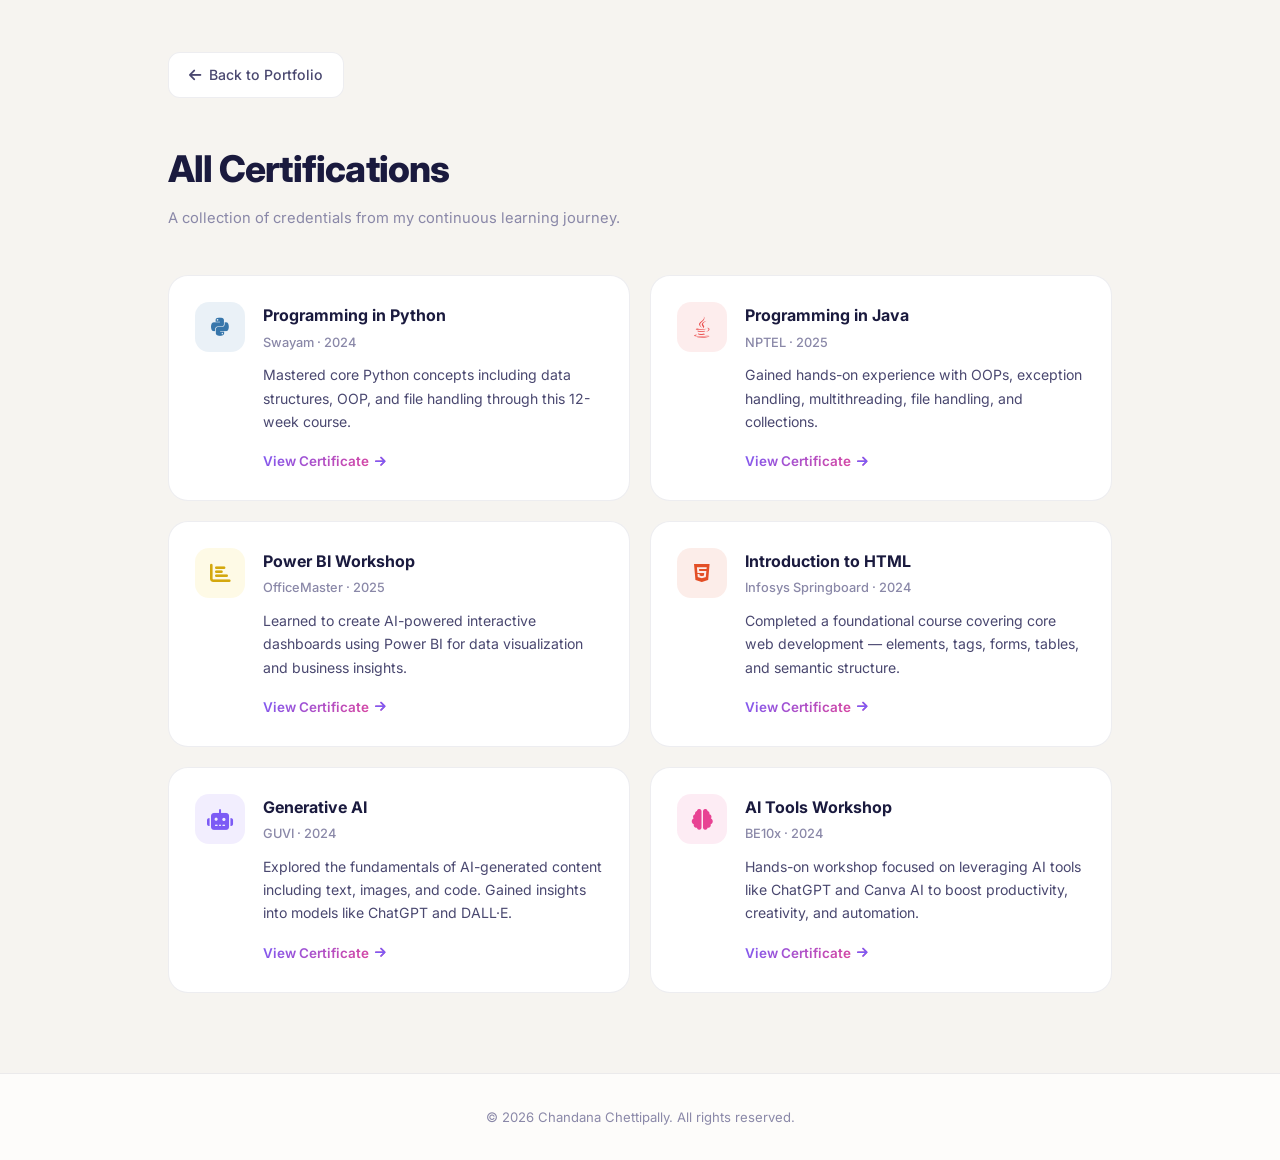
==== certificates.html @ 7e92e462 "Add files via upload" ====
<!DOCTYPE html>
<html lang="en">

<head>
    <meta charset="UTF-8">
    <meta name="viewport" content="width=device-width, initial-scale=1.0">
    <meta name="description"
        content="Certifications earned by Chandana Chettipally in Python, Java, Power BI, HTML, Generative AI, and more.">
    <title>Certifications | Chandana Chettipally</title>
    <link rel="preconnect" href="https://fonts.googleapis.com">
    <link rel="preconnect" href="https://fonts.gstatic.com" crossorigin>
    <link href="https://fonts.googleapis.com/css2?family=Inter:wght@300;400;500;600;700;800;900&display=swap"
        rel="stylesheet">
    <link href="https://cdnjs.cloudflare.com/ajax/libs/font-awesome/6.4.0/css/all.min.css" rel="stylesheet">
    <link rel="stylesheet" href="style.css">
</head>

<body style="background: var(--bg-soft);">

    <div class="page-header">
        <a href="index.html" class="back-link"><i class="fas fa-arrow-left"></i> Back to Portfolio</a>
        <h1 class="page-title">All Certifications</h1>
        <p class="page-subtitle">A collection of credentials from my continuous learning journey.</p>
    </div>

    <div class="certs-container">
        <div class="certs-grid">

            <!-- Python -->
            <div class="glass-card cert-card cert-fade">
                <div class="cert-icon" style="background:rgba(55,118,171,0.1); color:#3776ab;">
                    <i class="fab fa-python"></i>
                </div>
                <div>
                    <h3>Programming in Python</h3>
                    <p class="cert-org">Swayam · 2024</p>
                    <p class="cert-desc">Mastered core Python concepts including data structures, OOP, and file handling
                        through this 12-week course.</p>
                    <a href="assets/Swayam_Python.pdf" target="_blank" rel="noopener noreferrer" class="cert-link">View
                        Certificate <i class="fas fa-arrow-right"></i></a>
                </div>
            </div>

            <!-- Java -->
            <div class="glass-card cert-card cert-fade">
                <div class="cert-icon" style="background:rgba(234,76,76,0.1); color:#ea4c4c;">
                    <i class="fab fa-java"></i>
                </div>
                <div>
                    <h3>Programming in Java</h3>
                    <p class="cert-org">NPTEL · 2025</p>
                    <p class="cert-desc">Gained hands-on experience with OOPs, exception handling, multithreading, file
                        handling, and collections.</p>
                    <a href="assets/NPTEL_Java.pdf" target="_blank" rel="noopener noreferrer" class="cert-link">View
                        Certificate <i class="fas fa-arrow-right"></i></a>
                </div>
            </div>

            <!-- Power BI -->
            <div class="glass-card cert-card cert-fade">
                <div class="cert-icon" style="background:rgba(242,200,17,0.1); color:#d4a80e;">
                    <i class="fas fa-chart-bar"></i>
                </div>
                <div>
                    <h3>Power BI Workshop</h3>
                    <p class="cert-org">OfficeMaster · 2025</p>
                    <p class="cert-desc">Learned to create AI-powered interactive dashboards using Power BI for data
                        visualization and business insights.</p>
                    <a href="assets/PowerBI_workshop.pdf" target="_blank" rel="noopener noreferrer"
                        class="cert-link">View Certificate <i class="fas fa-arrow-right"></i></a>
                </div>
            </div>

            <!-- HTML -->
            <div class="glass-card cert-card cert-fade">
                <div class="cert-icon" style="background:rgba(227,79,38,0.1); color:#e34f26;">
                    <i class="fab fa-html5"></i>
                </div>
                <div>
                    <h3>Introduction to HTML</h3>
                    <p class="cert-org">Infosys Springboard · 2024</p>
                    <p class="cert-desc">Completed a foundational course covering core web development — elements, tags,
                        forms, tables, and semantic structure.</p>
                    <a href="assets/Infosys_HTML.pdf" target="_blank" rel="noopener noreferrer" class="cert-link">View
                        Certificate <i class="fas fa-arrow-right"></i></a>
                </div>
            </div>

            <!-- Generative AI -->
            <div class="glass-card cert-card cert-fade">
                <div class="cert-icon" style="background:rgba(124,91,245,0.1); color:#7c5bf5;">
                    <i class="fas fa-robot"></i>
                </div>
                <div>
                    <h3>Generative AI</h3>
                    <p class="cert-org">GUVI · 2024</p>
                    <p class="cert-desc">Explored the fundamentals of AI-generated content including text, images, and
                        code. Gained insights into models like ChatGPT and DALL·E.</p>
                    <a href="assets/GUVI_GenAI.pdf" target="_blank" rel="noopener noreferrer" class="cert-link">View
                        Certificate <i class="fas fa-arrow-right"></i></a>
                </div>
            </div>

            <!-- AI Tools -->
            <div class="glass-card cert-card cert-fade">
                <div class="cert-icon" style="background:rgba(232,67,147,0.1); color:#e84393;">
                    <i class="fas fa-brain"></i>
                </div>
                <div>
                    <h3>AI Tools Workshop</h3>
                    <p class="cert-org">BE10x · 2024</p>
                    <p class="cert-desc">Hands-on workshop focused on leveraging AI tools like ChatGPT and Canva AI to
                        boost productivity, creativity, and automation.</p>
                    <a href="assets/AI_tools_workshop.pdf" target="_blank" rel="noopener noreferrer"
                        class="cert-link">View Certificate <i class="fas fa-arrow-right"></i></a>
                </div>
            </div>

        </div>
    </div>

    <footer>
        <p>&copy;
            <script>document.write(new Date().getFullYear())</script> Chandana Chettipally. All rights reserved.
        </p>
    </footer>

</body>

</html>
---- style.css ----
/* ══════════════════════════════════════════════════
   Chandana's Portfolio — Premium Light Theme
   Warm cream + Navy + Rose-Violet gradients
   ══════════════════════════════════════════════════ */

*,
*::before,
*::after {
    margin: 0;
    padding: 0;
    box-sizing: border-box;
}

:root {
    --bg-warm: #fdfcfa;
    --bg-soft: #f6f4f0;
    --bg-card: #ffffff;
    --navy: #1a1a3e;
    --navy-light: #2d2b55;
    --heading: #1a1a3e;
    --text: #4a4870;
    --text-light: #8a88a8;
    --accent-1: #7c5bf5;
    --accent-2: #e84393;
    --accent-3: #00b4d8;
    --gradient: linear-gradient(135deg, #7c5bf5, #e84393);
    --gradient-soft: linear-gradient(135deg, rgba(124, 91, 245, 0.08), rgba(232, 67, 147, 0.08));
    --gradient-border: linear-gradient(135deg, #7c5bf5, #e84393, #00b4d8);
    --border: rgba(26, 26, 62, 0.08);
    --shadow-sm: 0 2px 8px rgba(26, 26, 62, 0.05);
    --shadow: 0 8px 32px rgba(26, 26, 62, 0.08);
    --shadow-lg: 0 20px 60px rgba(26, 26, 62, 0.12);
    --shadow-glow: 0 8px 32px rgba(124, 91, 245, 0.15);
    --radius: 20px;
    --radius-sm: 12px;
}

html {
    scroll-behavior: smooth;
}

body {
    font-family: 'Inter', -apple-system, sans-serif;
    background: var(--bg-warm);
    color: var(--text);
    line-height: 1.7;
    overflow-x: hidden;
    -webkit-font-smoothing: antialiased;
}

/* ═══ GRADIENT TEXT UTILITY ═══ */
.gradient-text {
    background: var(--gradient);
    -webkit-background-clip: text;
    -webkit-text-fill-color: transparent;
    background-clip: text;
}

/* ═══════════════════════════════
   NAVBAR
   ═══════════════════════════════ */
.navbar {
    position: fixed;
    top: 0;
    width: 100%;
    z-index: 100;
    background: rgba(253, 252, 250, 0.8);
    backdrop-filter: blur(24px);
    -webkit-backdrop-filter: blur(24px);
    border-bottom: 1px solid var(--border);
    transition: all 0.3s;
}

.nav-inner {
    max-width: 1100px;
    margin: 0 auto;
    display: flex;
    justify-content: space-between;
    align-items: center;
    padding: 0 28px;
    height: 68px;
}

.nav-logo {
    font-weight: 800;
    font-size: 1.25rem;
    text-decoration: none;
    letter-spacing: -0.5px;
}

.nav-logo .logo-c {
    color: var(--heading);
}

.nav-logo .logo-dot {
    color: var(--accent-1);
    font-size: 1.6rem;
}

.nav-links {
    display: flex;
    gap: 4px;
    list-style: none;
}

.nav-links a {
    color: var(--text);
    text-decoration: none;
    font-size: 0.88rem;
    font-weight: 500;
    padding: 8px 16px;
    border-radius: 10px;
    transition: all 0.25s;
    position: relative;
}

.nav-links a:hover {
    color: var(--accent-1);
    background: rgba(124, 91, 245, 0.06);
}

.mobile-toggle {
    display: none;
    background: none;
    border: 1.5px solid var(--border);
    color: var(--heading);
    font-size: 1.1rem;
    cursor: pointer;
    padding: 8px 10px;
    border-radius: 10px;
}

.mobile-menu {
    display: none;
    position: fixed;
    top: 68px;
    left: 0;
    right: 0;
    background: rgba(253, 252, 250, 0.97);
    backdrop-filter: blur(20px);
    border-bottom: 1px solid var(--border);
    padding: 8px 28px 20px;
    z-index: 99;
}

.mobile-menu.active {
    display: block;
}

.mobile-menu a {
    display: block;
    color: var(--text);
    text-decoration: none;
    padding: 14px 0;
    font-size: 1rem;
    font-weight: 500;
    border-bottom: 1px solid var(--border);
}

.mobile-menu a:last-child {
    border: none;
}

.mobile-menu a:hover {
    color: var(--accent-1);
}

@media (max-width: 768px) {
    .nav-links {
        display: none;
    }

    .mobile-toggle {
        display: flex;
        align-items: center;
    }
}

/* ═══════════════════════════════
   HERO — Animated gradient BG
   ═══════════════════════════════ */
.hero {
    min-height: 100vh;
    display: flex;
    align-items: center;
    justify-content: center;
    text-align: center;
    padding: 120px 28px 80px;
    position: relative;
    overflow: hidden;
    background: linear-gradient(135deg, #f5f3ff 0%, #fdf2f8 30%, #ecfdf5 60%, #eff6ff 100%);
    background-size: 300% 300%;
    animation: heroGradient 12s ease infinite;
}

@keyframes heroGradient {
    0% {
        background-position: 0% 50%;
    }

    50% {
        background-position: 100% 50%;
    }

    100% {
        background-position: 0% 50%;
    }
}

/* Floating shapes */
.hero-shape {
    position: absolute;
    border-radius: 50%;
    pointer-events: none;
    opacity: 0.5;
}

.hero-shape-1 {
    width: 400px;
    height: 400px;
    background: radial-gradient(circle, rgba(124, 91, 245, 0.12), transparent 70%);
    top: -100px;
    right: -80px;
    animation: float1 8s ease-in-out infinite;
}

.hero-shape-2 {
    width: 300px;
    height: 300px;
    background: radial-gradient(circle, rgba(232, 67, 147, 0.1), transparent 70%);
    bottom: -50px;
    left: -60px;
    animation: float2 10s ease-in-out infinite;
}

.hero-shape-3 {
    width: 200px;
    height: 200px;
    background: radial-gradient(circle, rgba(0, 180, 216, 0.1), transparent 70%);
    top: 30%;
    left: 10%;
    animation: float3 7s ease-in-out infinite;
}

@keyframes float1 {

    0%,
    100% {
        transform: translate(0, 0) scale(1);
    }

    50% {
        transform: translate(-30px, 20px) scale(1.05);
    }
}

@keyframes float2 {

    0%,
    100% {
        transform: translate(0, 0) scale(1);
    }

    50% {
        transform: translate(20px, -30px) scale(1.08);
    }
}

@keyframes float3 {

    0%,
    100% {
        transform: translate(0, 0);
    }

    50% {
        transform: translate(15px, 15px);
    }
}

.hero-content {
    position: relative;
    z-index: 2;
    max-width: 660px;
}

.hero-badge {
    display: inline-flex;
    align-items: center;
    gap: 6px;
    background: rgba(255, 255, 255, 0.7);
    backdrop-filter: blur(10px);
    border: 1px solid rgba(124, 91, 245, 0.15);
    padding: 8px 20px;
    border-radius: 50px;
    font-size: 0.78rem;
    color: var(--accent-1);
    font-weight: 600;
    margin-bottom: 28px;
    letter-spacing: 0.8px;
    text-transform: uppercase;
}

.hero h1 {
    font-size: clamp(2.6rem, 6vw, 4rem);
    font-weight: 900;
    color: var(--heading);
    line-height: 1.1;
    margin-bottom: 20px;
    letter-spacing: -2px;
}

.hero-subtitle {
    font-size: 1.15rem;
    color: var(--text);
    margin-bottom: 36px;
    max-width: 500px;
    margin-left: auto;
    margin-right: auto;
    line-height: 1.7;
}

.hero-buttons {
    display: flex;
    gap: 14px;
    justify-content: center;
    flex-wrap: wrap;
}

.btn-primary {
    display: inline-flex;
    align-items: center;
    gap: 8px;
    background: var(--gradient);
    color: #fff;
    padding: 14px 32px;
    border-radius: var(--radius-sm);
    font-weight: 600;
    font-size: 0.92rem;
    text-decoration: none;
    border: none;
    cursor: pointer;
    transition: all 0.3s;
    box-shadow: 0 4px 20px rgba(124, 91, 245, 0.3);
}

.btn-primary:hover {
    transform: translateY(-2px);
    box-shadow: 0 8px 32px rgba(124, 91, 245, 0.4);
}

.btn-outline {
    display: inline-flex;
    align-items: center;
    gap: 8px;
    background: rgba(255, 255, 255, 0.6);
    backdrop-filter: blur(10px);
    color: var(--heading);
    padding: 14px 32px;
    border-radius: var(--radius-sm);
    font-weight: 600;
    font-size: 0.92rem;
    text-decoration: none;
    border: 1.5px solid rgba(26, 26, 62, 0.12);
    transition: all 0.3s;
}

.btn-outline:hover {
    border-color: var(--accent-1);
    color: var(--accent-1);
    background: rgba(255, 255, 255, 0.9);
}

.scroll-down {
    position: absolute;
    bottom: 32px;
    left: 50%;
    transform: translateX(-50%);
    animation: scrollBounce 2s ease infinite;
    color: var(--text-light);
}

.scroll-down svg {
    width: 22px;
    height: 22px;
}

@keyframes scrollBounce {

    0%,
    100% {
        transform: translateX(-50%) translateY(0);
    }

    50% {
        transform: translateX(-50%) translateY(10px);
    }
}

/* ═══════════════════════════════
   SECTIONS
   ═══════════════════════════════ */
section {
    padding: 100px 28px;
}

.section-inner {
    max-width: 1000px;
    margin: 0 auto;
}

.section-label {
    display: inline-block;
    font-size: 0.72rem;
    font-weight: 700;
    text-transform: uppercase;
    letter-spacing: 2.5px;
    margin-bottom: 10px;
    background: var(--gradient);
    -webkit-background-clip: text;
    -webkit-text-fill-color: transparent;
    background-clip: text;
}

.section-title {
    font-size: clamp(1.8rem, 4vw, 2.3rem);
    font-weight: 800;
    color: var(--heading);
    letter-spacing: -1px;
    margin-bottom: 48px;
}

.section-cream {
    background: var(--bg-warm);
}

.section-gray {
    background: var(--bg-soft);
}

/* ═══════════════════════════════
   GLASS CARD (reusable)
   ═══════════════════════════════ */
.glass-card {
    background: var(--bg-card);
    border: 1px solid var(--border);
    border-radius: var(--radius);
    transition: all 0.35s ease;
    position: relative;
}

.glass-card:hover {
    border-color: rgba(124, 91, 245, 0.2);
    box-shadow: var(--shadow);
    transform: translateY(-4px);
}

/* Gradient top-line on hover */
.glass-card::before {
    content: '';
    position: absolute;
    top: 0;
    left: 20px;
    right: 20px;
    height: 3px;
    border-radius: 0 0 3px 3px;
    background: var(--gradient-border);
    opacity: 0;
    transition: opacity 0.3s;
}

.glass-card:hover::before {
    opacity: 1;
}

/* ═══════════════════════════════
   ABOUT
   ═══════════════════════════════ */
.about-text p {
    color: var(--text);
    font-size: 1.02rem;
    margin-bottom: 18px;
    line-height: 1.85;
}

.about-stats {
    display: grid;
    grid-template-columns: repeat(3, 1fr);
    gap: 18px;
    margin-top: 36px;
}

.stat-card {
    padding: 24px 16px;
    text-align: center;
}

.stat-number {
    font-size: 1.7rem;
    font-weight: 800;
    background: var(--gradient);
    -webkit-background-clip: text;
    -webkit-text-fill-color: transparent;
    background-clip: text;
}

.stat-label {
    font-size: 0.76rem;
    color: var(--text-light);
    margin-top: 4px;
    font-weight: 500;
    text-transform: uppercase;
    letter-spacing: 0.5px;
}

/* ═══════════════════════════════
   EDUCATION TIMELINE
   ═══════════════════════════════ */
.timeline {
    position: relative;
    padding-left: 34px;
}

.timeline::before {
    content: '';
    position: absolute;
    left: 7px;
    top: 8px;
    bottom: 8px;
    width: 3px;
    background: var(--gradient);
    border-radius: 3px;
    opacity: 0.3;
}

.timeline-item {
    position: relative;
    margin-bottom: 28px;
    padding: 28px;
}

.timeline-item::after {
    content: '';
    position: absolute;
    left: -31px;
    top: 32px;
    width: 14px;
    height: 14px;
    border-radius: 50%;
    background: var(--gradient);
    box-shadow: 0 0 0 4px var(--bg-soft), 0 0 12px rgba(124, 91, 245, 0.3);
}

.timeline-header {
    display: flex;
    justify-content: space-between;
    align-items: flex-start;
    flex-wrap: wrap;
    gap: 12px;
    margin-bottom: 8px;
}

.timeline-item h3 {
    font-size: 1.1rem;
    font-weight: 700;
    color: var(--heading);
}

.timeline-item .institution {
    color: var(--text);
    font-size: 0.92rem;
}

.timeline-badge {
    background: var(--gradient-soft);
    color: var(--accent-1);
    padding: 5px 16px;
    border-radius: 50px;
    font-size: 0.8rem;
    font-weight: 600;
    white-space: nowrap;
    border: 1px solid rgba(124, 91, 245, 0.12);
}

.timeline-score {
    display: inline-block;
    margin-top: 10px;
    background: var(--gradient-soft);
    color: var(--accent-1);
    padding: 5px 14px;
    border-radius: 8px;
    font-size: 0.84rem;
    font-weight: 700;
    border: 1px solid rgba(124, 91, 245, 0.1);
}

/* ═══════════════════════════════
   SKILLS
   ═══════════════════════════════ */
.skills-grid {
    display: grid;
    grid-template-columns: repeat(auto-fill, minmax(130px, 1fr));
    gap: 16px;
}

.skill-card {
    padding: 30px 14px;
    text-align: center;
    cursor: default;
}

.skill-card i {
    font-size: 2.2rem;
    margin-bottom: 12px;
    display: block;
    transition: transform 0.3s;
}

.skill-card:hover i {
    transform: scale(1.15) translateY(-2px);
}

.skill-card h3 {
    font-size: 0.88rem;
    font-weight: 600;
    color: var(--heading);
}

/* ═══════════════════════════════
   PROJECTS
   ═══════════════════════════════ */
.projects-grid {
    display: grid;
    grid-template-columns: repeat(auto-fill, minmax(420px, 1fr));
    gap: 24px;
}

.project-card {
    padding: 32px;
}

.project-emoji {
    font-size: 2rem;
    margin-bottom: 14px;
    display: block;
}

.project-card h3 {
    font-size: 1.2rem;
    font-weight: 700;
    color: var(--heading);
    margin-bottom: 12px;
}

.project-card p {
    color: var(--text);
    font-size: 0.92rem;
    margin-bottom: 20px;
    line-height: 1.75;
}

.tech-tags {
    display: flex;
    flex-wrap: wrap;
    gap: 8px;
}

.tech-tag {
    background: var(--gradient-soft);
    color: var(--accent-1);
    padding: 5px 14px;
    border-radius: 50px;
    font-size: 0.76rem;
    font-weight: 600;
    border: 1px solid rgba(124, 91, 245, 0.12);
    transition: all 0.2s;
}

.tech-tag:hover {
    background: rgba(124, 91, 245, 0.12);
    border-color: rgba(124, 91, 245, 0.25);
}

@media (max-width: 480px) {
    .projects-grid {
        grid-template-columns: 1fr;
    }
}

/* ═══════════════════════════════
   CERTIFICATIONS
   ═══════════════════════════════ */
.certs-grid {
    display: grid;
    grid-template-columns: repeat(auto-fill, minmax(420px, 1fr));
    gap: 20px;
}

.cert-card {
    padding: 26px;
    display: flex;
    gap: 18px;
}

.cert-icon {
    width: 50px;
    height: 50px;
    border-radius: 14px;
    display: flex;
    align-items: center;
    justify-content: center;
    font-size: 1.3rem;
    flex-shrink: 0;
}

.cert-card h3 {
    font-size: 1rem;
    font-weight: 700;
    color: var(--heading);
    margin-bottom: 2px;
}

.cert-org {
    font-size: 0.8rem;
    color: var(--text-light);
    margin-bottom: 10px;
    font-weight: 500;
}

.cert-desc {
    font-size: 0.88rem;
    color: var(--text);
    line-height: 1.65;
    margin-bottom: 14px;
}

.cert-link {
    display: inline-flex;
    align-items: center;
    gap: 6px;
    font-size: 0.84rem;
    font-weight: 600;
    text-decoration: none;
    background: var(--gradient);
    -webkit-background-clip: text;
    -webkit-text-fill-color: transparent;
    background-clip: text;
    transition: opacity 0.2s;
}

.cert-link i {
    -webkit-text-fill-color: var(--accent-1);
    font-size: 0.75rem;
}

.cert-link:hover {
    opacity: 0.7;
}

.view-all-btn {
    display: inline-flex;
    align-items: center;
    gap: 10px;
    margin-top: 36px;
    background: var(--bg-card);
    border: 1.5px solid var(--border);
    color: var(--accent-1);
    padding: 14px 28px;
    border-radius: var(--radius-sm);
    font-weight: 600;
    font-size: 0.9rem;
    text-decoration: none;
    transition: all 0.3s;
}

.view-all-btn:hover {
    background: var(--gradient-soft);
    border-color: rgba(124, 91, 245, 0.2);
    box-shadow: var(--shadow-glow);
    transform: translateY(-2px);
}

@media (max-width: 480px) {
    .certs-grid {
        grid-template-columns: 1fr;
    }
}

/* ═══════════════════════════════
   CONTACT
   ═══════════════════════════════ */
.contact-grid {
    display: grid;
    grid-template-columns: repeat(2, 1fr);
    gap: 18px;
}

.contact-card {
    padding: 24px;
    display: flex;
    align-items: center;
    gap: 16px;
}

.contact-icon {
    width: 48px;
    height: 48px;
    border-radius: 14px;
    background: var(--gradient-soft);
    display: flex;
    align-items: center;
    justify-content: center;
    font-size: 1.05rem;
    flex-shrink: 0;
    border: 1px solid rgba(124, 91, 245, 0.1);
}

.contact-icon i {
    background: var(--gradient);
    -webkit-background-clip: text;
    -webkit-text-fill-color: transparent;
    background-clip: text;
}

.contact-card h4 {
    font-size: 0.7rem;
    color: var(--text-light);
    font-weight: 600;
    text-transform: uppercase;
    letter-spacing: 1px;
    margin-bottom: 2px;
}

.contact-card p,
.contact-card a {
    color: var(--heading);
    font-weight: 600;
    font-size: 0.92rem;
    text-decoration: none;
}

.contact-card a:hover {
    color: var(--accent-1);
}

.social-links {
    display: flex;
    gap: 12px;
    margin-top: 28px;
}

.social-link {
    width: 48px;
    height: 48px;
    border-radius: 14px;
    background: var(--bg-card);
    border: 1px solid var(--border);
    display: flex;
    align-items: center;
    justify-content: center;
    color: var(--text);
    font-size: 1.15rem;
    text-decoration: none;
    transition: all 0.3s;
}

.social-link:hover {
    background: var(--gradient);
    background-size: 200%;
    color: #fff;
    border-color: transparent;
    transform: translateY(-3px);
    box-shadow: var(--shadow-glow);
}

@media (max-width: 640px) {
    .contact-grid {
        grid-template-columns: 1fr;
    }
}

/* ═══════════════════════════════
   FOOTER
   ═══════════════════════════════ */
footer {
    border-top: 1px solid var(--border);
    padding: 32px 28px;
    text-align: center;
    background: var(--bg-warm);
}

footer p {
    color: var(--text-light);
    font-size: 0.82rem;
}

/* ═══════════════════════════════
   SCROLL REVEAL
   ═══════════════════════════════ */
.reveal {
    opacity: 0;
    transform: translateY(28px);
    transition: opacity 0.7s ease, transform 0.7s ease;
}

.reveal.visible {
    opacity: 1;
    transform: translateY(0);
}

/* ═══════════════════════════════
   CERTIFICATES PAGE
   ═══════════════════════════════ */
.back-link {
    display: inline-flex;
    align-items: center;
    gap: 8px;
    color: var(--text);
    text-decoration: none;
    font-size: 0.88rem;
    font-weight: 500;
    padding: 10px 20px;
    border-radius: var(--radius-sm);
    background: var(--bg-card);
    border: 1px solid var(--border);
    transition: all 0.25s;
    margin-bottom: 40px;
}

.back-link:hover {
    color: var(--accent-1);
    border-color: rgba(124, 91, 245, 0.2);
    box-shadow: var(--shadow-sm);
}

.page-header {
    padding: 52px 28px 0;
    max-width: 1000px;
    margin: 0 auto;
}

.page-title {
    font-size: clamp(1.8rem, 4vw, 2.3rem);
    font-weight: 800;
    color: var(--heading);
    letter-spacing: -0.8px;
    margin-bottom: 6px;
}

.page-subtitle {
    color: var(--text-light);
    font-size: 0.92rem;
    margin-bottom: 44px;
}

.certs-container {
    max-width: 1000px;
    margin: 0 auto;
    padding: 0 28px 80px;
}

/* Staggered entry animation */
.cert-fade {
    opacity: 0;
    transform: translateY(18px);
    animation: fadeSlideUp 0.5s ease forwards;
}

.cert-fade:nth-child(1) {
    animation-delay: 0.06s;
}

.cert-fade:nth-child(2) {
    animation-delay: 0.12s;
}

.cert-fade:nth-child(3) {
    animation-delay: 0.18s;
}

.cert-fade:nth-child(4) {
    animation-delay: 0.24s;
}

.cert-fade:nth-child(5) {
    animation-delay: 0.30s;
}

.cert-fade:nth-child(6) {
    animation-delay: 0.36s;
}

@keyframes fadeSlideUp {
    to {
        opacity: 1;
        transform: translateY(0);
    }
}

/* ═══════════════════════════════
   RESPONSIVE
   ═══════════════════════════════ */
@media (max-width: 640px) {
    .about-stats {
        gap: 10px;
    }

    .stat-card {
        padding: 18px 10px;
    }

    .stat-number {
        font-size: 1.4rem;
    }

    .skills-grid {
        grid-template-columns: repeat(3, 1fr);
        gap: 10px;
    }

    .skill-card {
        padding: 20px 8px;
    }

    .skill-card i {
        font-size: 1.6rem;
    }

    section {
        padding: 70px 20px;
    }
}

/* ═══════════════════════════════
   PROFESSIONAL ANIMATIONS
   ═══════════════════════════════ */

/* ─── Scroll Progress Bar ─── */
.scroll-progress {
    position: fixed;
    top: 0;
    left: 0;
    height: 3px;
    background: var(--gradient);
    z-index: 200;
    width: 0%;
    transition: width 0.05s linear;
}

/* ─── Page Load ─── */
body {
    animation: bodyFadeIn 0.6s ease forwards;
}

@keyframes bodyFadeIn {
    from {
        opacity: 0;
    }

    to {
        opacity: 1;
    }
}

/* ─── Hero Entrance ─── */
.hero-badge,
.hero h1,
.hero-subtitle,
.hero-buttons {
    opacity: 0;
    transform: translateY(24px);
    animation: heroEnter 0.7s ease forwards;
}

.hero-badge {
    animation-delay: 0.2s;
}

.hero h1 {
    animation-delay: 0.4s;
}

.hero-subtitle {
    animation-delay: 0.6s;
}

.hero-buttons {
    animation-delay: 0.8s;
}

@keyframes heroEnter {
    to {
        opacity: 1;
        transform: translateY(0);
    }
}

/* ─── Typing Cursor ─── */
.typing-cursor {
    display: inline-block;
    width: 2px;
    height: 1.1em;
    background: var(--accent-1);
    margin-left: 3px;
    vertical-align: text-bottom;
    animation: cursorBlink 0.7s step-end infinite;
}

@keyframes cursorBlink {

    0%,
    100% {
        opacity: 1;
    }

    50% {
        opacity: 0;
    }
}

/* ─── Staggered Reveal Children ─── */
.reveal.visible .stagger-child {
    opacity: 1;
    transform: translateY(0);
}

.stagger-child {
    opacity: 0;
    transform: translateY(20px);
    transition: opacity 0.5s ease, transform 0.5s ease;
}

.stagger-child:nth-child(1) {
    transition-delay: 0.05s;
}

.stagger-child:nth-child(2) {
    transition-delay: 0.1s;
}

.stagger-child:nth-child(3) {
    transition-delay: 0.15s;
}

.stagger-child:nth-child(4) {
    transition-delay: 0.2s;
}

.stagger-child:nth-child(5) {
    transition-delay: 0.25s;
}

.stagger-child:nth-child(6) {
    transition-delay: 0.3s;
}

.stagger-child:nth-child(7) {
    transition-delay: 0.35s;
}

.stagger-child:nth-child(8) {
    transition-delay: 0.4s;
}

/* ─── Timeline Dot Pulse ─── */
.timeline-item::after {
    animation: dotPulse 2.5s ease-in-out infinite;
}

@keyframes dotPulse {

    0%,
    100% {
        box-shadow: 0 0 0 4px var(--bg-soft), 0 0 12px rgba(124, 91, 245, 0.3);
    }

    50% {
        box-shadow: 0 0 0 6px var(--bg-soft), 0 0 20px rgba(124, 91, 245, 0.5);
    }
}

/* ─── Navbar Scrolled State ─── */
.navbar.scrolled {
    box-shadow: var(--shadow-sm);
    background: rgba(253, 252, 250, 0.95);
}

/* ─── Stat Counter Animation ─── */
.stat-number {
    transition: transform 0.3s;
}

.stat-card:hover .stat-number {
    transform: scale(1.1);
}

/* ─── Active Nav Link ─── */
.nav-links a.active {
    color: var(--accent-1);
    background: rgba(124, 91, 245, 0.06);
}
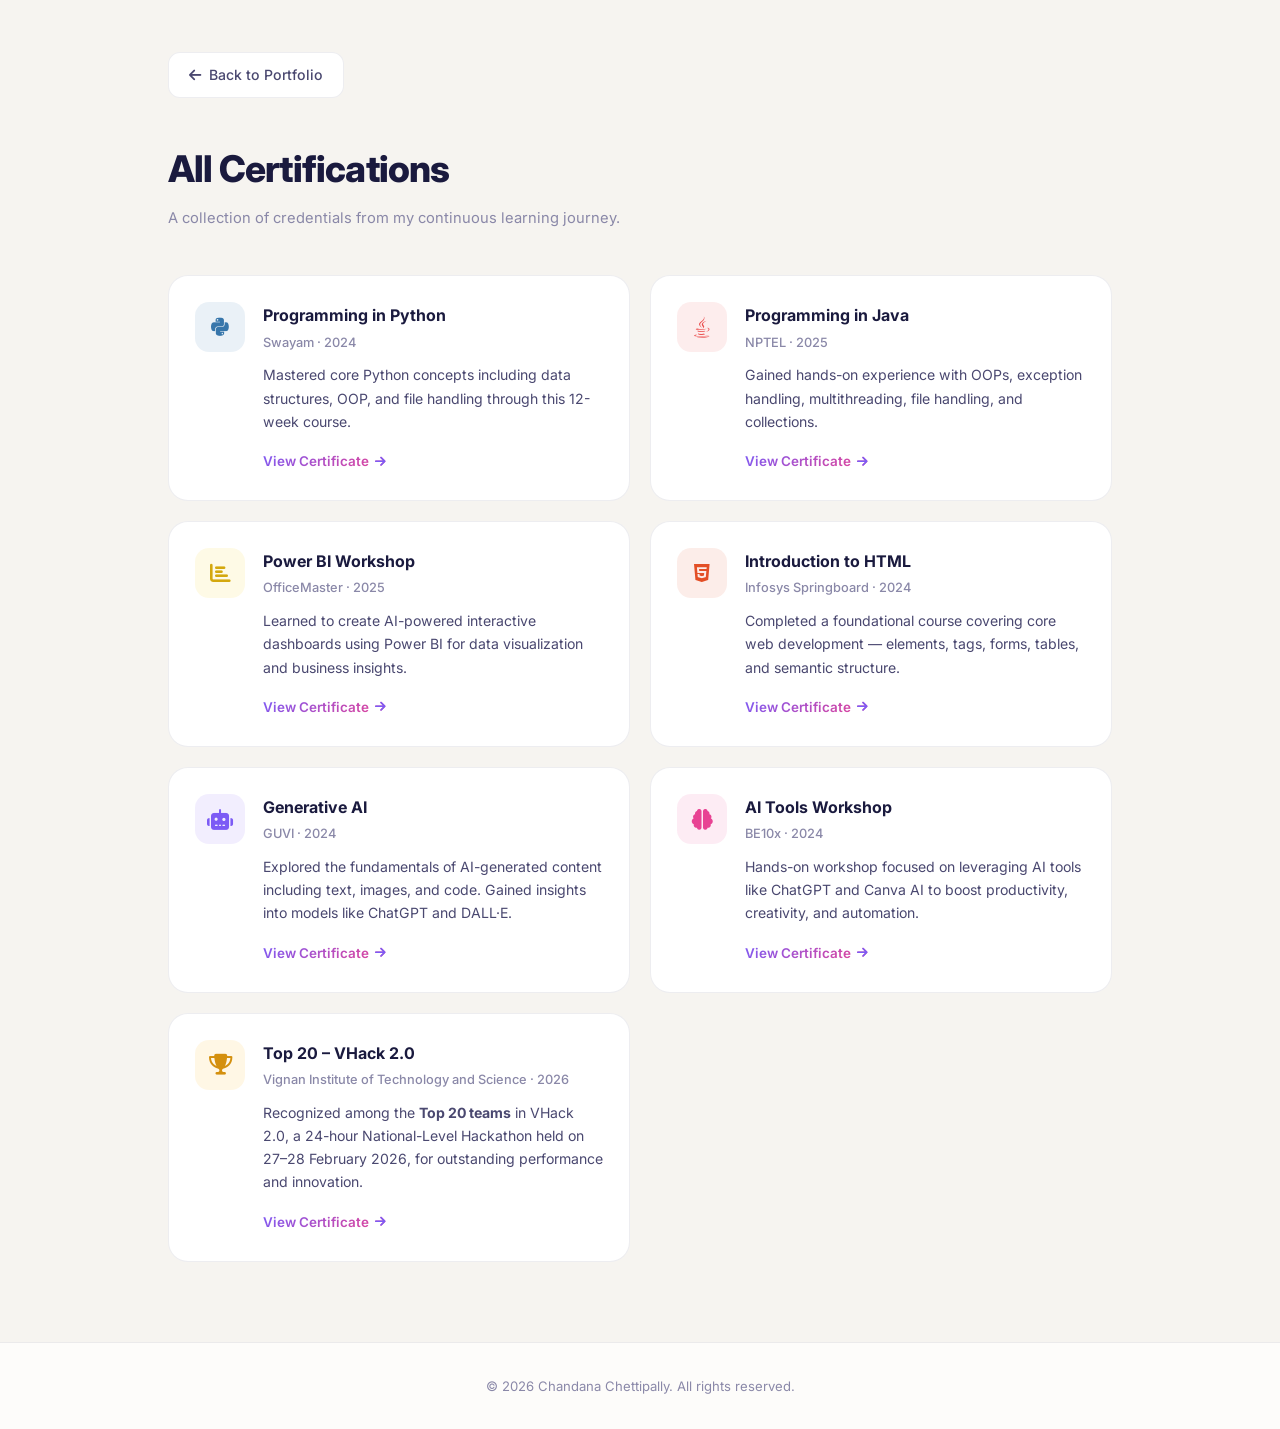
==== commit fb4bed9e: "Initial portfolio upload" ====
--- a/certificates.html
+++ b/certificates.html
@@ -1,130 +1,144 @@
-<!DOCTYPE html>
-<html lang="en">
-
-<head>
-    <meta charset="UTF-8">
-    <meta name="viewport" content="width=device-width, initial-scale=1.0">
-    <meta name="description"
-        content="Certifications earned by Chandana Chettipally in Python, Java, Power BI, HTML, Generative AI, and more.">
-    <title>Certifications | Chandana Chettipally</title>
-    <link rel="preconnect" href="https://fonts.googleapis.com">
-    <link rel="preconnect" href="https://fonts.gstatic.com" crossorigin>
-    <link href="https://fonts.googleapis.com/css2?family=Inter:wght@300;400;500;600;700;800;900&display=swap"
-        rel="stylesheet">
-    <link href="https://cdnjs.cloudflare.com/ajax/libs/font-awesome/6.4.0/css/all.min.css" rel="stylesheet">
-    <link rel="stylesheet" href="style.css">
-</head>
-
-<body style="background: var(--bg-soft);">
-
-    <div class="page-header">
-        <a href="index.html" class="back-link"><i class="fas fa-arrow-left"></i> Back to Portfolio</a>
-        <h1 class="page-title">All Certifications</h1>
-        <p class="page-subtitle">A collection of credentials from my continuous learning journey.</p>
-    </div>
-
-    <div class="certs-container">
-        <div class="certs-grid">
-
-            <!-- Python -->
-            <div class="glass-card cert-card cert-fade">
-                <div class="cert-icon" style="background:rgba(55,118,171,0.1); color:#3776ab;">
-                    <i class="fab fa-python"></i>
-                </div>
-                <div>
-                    <h3>Programming in Python</h3>
-                    <p class="cert-org">Swayam · 2024</p>
-                    <p class="cert-desc">Mastered core Python concepts including data structures, OOP, and file handling
-                        through this 12-week course.</p>
-                    <a href="assets/Swayam_Python.pdf" target="_blank" rel="noopener noreferrer" class="cert-link">View
-                        Certificate <i class="fas fa-arrow-right"></i></a>
-                </div>
-            </div>
-
-            <!-- Java -->
-            <div class="glass-card cert-card cert-fade">
-                <div class="cert-icon" style="background:rgba(234,76,76,0.1); color:#ea4c4c;">
-                    <i class="fab fa-java"></i>
-                </div>
-                <div>
-                    <h3>Programming in Java</h3>
-                    <p class="cert-org">NPTEL · 2025</p>
-                    <p class="cert-desc">Gained hands-on experience with OOPs, exception handling, multithreading, file
-                        handling, and collections.</p>
-                    <a href="assets/NPTEL_Java.pdf" target="_blank" rel="noopener noreferrer" class="cert-link">View
-                        Certificate <i class="fas fa-arrow-right"></i></a>
-                </div>
-            </div>
-
-            <!-- Power BI -->
-            <div class="glass-card cert-card cert-fade">
-                <div class="cert-icon" style="background:rgba(242,200,17,0.1); color:#d4a80e;">
-                    <i class="fas fa-chart-bar"></i>
-                </div>
-                <div>
-                    <h3>Power BI Workshop</h3>
-                    <p class="cert-org">OfficeMaster · 2025</p>
-                    <p class="cert-desc">Learned to create AI-powered interactive dashboards using Power BI for data
-                        visualization and business insights.</p>
-                    <a href="assets/PowerBI_workshop.pdf" target="_blank" rel="noopener noreferrer"
-                        class="cert-link">View Certificate <i class="fas fa-arrow-right"></i></a>
-                </div>
-            </div>
-
-            <!-- HTML -->
-            <div class="glass-card cert-card cert-fade">
-                <div class="cert-icon" style="background:rgba(227,79,38,0.1); color:#e34f26;">
-                    <i class="fab fa-html5"></i>
-                </div>
-                <div>
-                    <h3>Introduction to HTML</h3>
-                    <p class="cert-org">Infosys Springboard · 2024</p>
-                    <p class="cert-desc">Completed a foundational course covering core web development — elements, tags,
-                        forms, tables, and semantic structure.</p>
-                    <a href="assets/Infosys_HTML.pdf" target="_blank" rel="noopener noreferrer" class="cert-link">View
-                        Certificate <i class="fas fa-arrow-right"></i></a>
-                </div>
-            </div>
-
-            <!-- Generative AI -->
-            <div class="glass-card cert-card cert-fade">
-                <div class="cert-icon" style="background:rgba(124,91,245,0.1); color:#7c5bf5;">
-                    <i class="fas fa-robot"></i>
-                </div>
-                <div>
-                    <h3>Generative AI</h3>
-                    <p class="cert-org">GUVI · 2024</p>
-                    <p class="cert-desc">Explored the fundamentals of AI-generated content including text, images, and
-                        code. Gained insights into models like ChatGPT and DALL·E.</p>
-                    <a href="assets/GUVI_GenAI.pdf" target="_blank" rel="noopener noreferrer" class="cert-link">View
-                        Certificate <i class="fas fa-arrow-right"></i></a>
-                </div>
-            </div>
-
-            <!-- AI Tools -->
-            <div class="glass-card cert-card cert-fade">
-                <div class="cert-icon" style="background:rgba(232,67,147,0.1); color:#e84393;">
-                    <i class="fas fa-brain"></i>
-                </div>
-                <div>
-                    <h3>AI Tools Workshop</h3>
-                    <p class="cert-org">BE10x · 2024</p>
-                    <p class="cert-desc">Hands-on workshop focused on leveraging AI tools like ChatGPT and Canva AI to
-                        boost productivity, creativity, and automation.</p>
-                    <a href="assets/AI_tools_workshop.pdf" target="_blank" rel="noopener noreferrer"
-                        class="cert-link">View Certificate <i class="fas fa-arrow-right"></i></a>
-                </div>
-            </div>
-
-        </div>
-    </div>
-
-    <footer>
-        <p>&copy;
-            <script>document.write(new Date().getFullYear())</script> Chandana Chettipally. All rights reserved.
-        </p>
-    </footer>
-
-</body>
-
+<!DOCTYPE html>
+<html lang="en">
+
+<head>
+    <meta charset="UTF-8">
+    <meta name="viewport" content="width=device-width, initial-scale=1.0">
+    <meta name="description"
+        content="Certifications earned by Chandana Chettipally in Python, Java, Power BI, HTML, Generative AI, and more.">
+    <title>Certifications | Chandana Chettipally</title>
+    <link rel="preconnect" href="https://fonts.googleapis.com">
+    <link rel="preconnect" href="https://fonts.gstatic.com" crossorigin>
+    <link href="https://fonts.googleapis.com/css2?family=Inter:wght@300;400;500;600;700;800;900&display=swap"
+        rel="stylesheet">
+    <link href="https://cdnjs.cloudflare.com/ajax/libs/font-awesome/6.4.0/css/all.min.css" rel="stylesheet">
+    <link rel="stylesheet" href="style.css">
+</head>
+
+<body style="background: var(--bg-soft);">
+
+    <div class="page-header">
+        <a href="index.html" class="back-link"><i class="fas fa-arrow-left"></i> Back to Portfolio</a>
+        <h1 class="page-title">All Certifications</h1>
+        <p class="page-subtitle">A collection of credentials from my continuous learning journey.</p>
+    </div>
+
+    <div class="certs-container">
+        <div class="certs-grid">
+
+            <!-- Python -->
+            <div class="glass-card cert-card cert-fade">
+                <div class="cert-icon" style="background:rgba(55,118,171,0.1); color:#3776ab;">
+                    <i class="fab fa-python"></i>
+                </div>
+                <div>
+                    <h3>Programming in Python</h3>
+                    <p class="cert-org">Swayam · 2024</p>
+                    <p class="cert-desc">Mastered core Python concepts including data structures, OOP, and file handling
+                        through this 12-week course.</p>
+                    <a href="Swayam_Python.pdf" target="_blank" rel="noopener noreferrer" class="cert-link">View
+                        Certificate <i class="fas fa-arrow-right"></i></a>
+                </div>
+            </div>
+
+            <!-- Java -->
+            <div class="glass-card cert-card cert-fade">
+                <div class="cert-icon" style="background:rgba(234,76,76,0.1); color:#ea4c4c;">
+                    <i class="fab fa-java"></i>
+                </div>
+                <div>
+                    <h3>Programming in Java</h3>
+                    <p class="cert-org">NPTEL · 2025</p>
+                    <p class="cert-desc">Gained hands-on experience with OOPs, exception handling, multithreading, file
+                        handling, and collections.</p>
+                    <a href="assets/NPTEL_Java.pdf" target="_blank" rel="noopener noreferrer" class="cert-link">View
+                        Certificate <i class="fas fa-arrow-right"></i></a>
+                </div>
+            </div>
+
+            <!-- Power BI -->
+            <div class="glass-card cert-card cert-fade">
+                <div class="cert-icon" style="background:rgba(242,200,17,0.1); color:#d4a80e;">
+                    <i class="fas fa-chart-bar"></i>
+                </div>
+                <div>
+                    <h3>Power BI Workshop</h3>
+                    <p class="cert-org">OfficeMaster · 2025</p>
+                    <p class="cert-desc">Learned to create AI-powered interactive dashboards using Power BI for data
+                        visualization and business insights.</p>
+                    <a href="PowerBI_workshop.pdf" target="_blank" rel="noopener noreferrer"
+                        class="cert-link">View Certificate <i class="fas fa-arrow-right"></i></a>
+                </div>
+            </div>
+
+            <!-- HTML -->
+            <div class="glass-card cert-card cert-fade">
+                <div class="cert-icon" style="background:rgba(227,79,38,0.1); color:#e34f26;">
+                    <i class="fab fa-html5"></i>
+                </div>
+                <div>
+                    <h3>Introduction to HTML</h3>
+                    <p class="cert-org">Infosys Springboard · 2024</p>
+                    <p class="cert-desc">Completed a foundational course covering core web development — elements, tags,
+                        forms, tables, and semantic structure.</p>
+                    <a href="assets/Infosys_HTML.pdf" target="_blank" rel="noopener noreferrer" class="cert-link">View
+                        Certificate <i class="fas fa-arrow-right"></i></a>
+                </div>
+            </div>
+
+            <!-- Generative AI -->
+            <div class="glass-card cert-card cert-fade">
+                <div class="cert-icon" style="background:rgba(124,91,245,0.1); color:#7c5bf5;">
+                    <i class="fas fa-robot"></i>
+                </div>
+                <div>
+                    <h3>Generative AI</h3>
+                    <p class="cert-org">GUVI · 2024</p>
+                    <p class="cert-desc">Explored the fundamentals of AI-generated content including text, images, and
+                        code. Gained insights into models like ChatGPT and DALL·E.</p>
+                    <a href="assets/GUVI_GenAI.pdf" target="_blank" rel="noopener noreferrer" class="cert-link">View
+                        Certificate <i class="fas fa-arrow-right"></i></a>
+                </div>
+            </div>
+
+            <!-- AI Tools -->
+            <div class="glass-card cert-card cert-fade">
+                <div class="cert-icon" style="background:rgba(232,67,147,0.1); color:#e84393;">
+                    <i class="fas fa-brain"></i>
+                </div>
+                <div>
+                    <h3>AI Tools Workshop</h3>
+                    <p class="cert-org">BE10x · 2024</p>
+                    <p class="cert-desc">Hands-on workshop focused on leveraging AI tools like ChatGPT and Canva AI to
+                        boost productivity, creativity, and automation.</p>
+                    <a href="assets/AI_tools_workshop.pdf" target="_blank" rel="noopener noreferrer"
+                        class="cert-link">View Certificate <i class="fas fa-arrow-right"></i></a>
+                </div>
+            </div>
+
+            <!-- VHack 2.0 Achievement -->
+            <div class="glass-card cert-card cert-fade">
+                <div class="cert-icon" style="background:rgba(255,180,0,0.1); color:#d4900e;">
+                    <i class="fas fa-trophy"></i>
+                </div>
+                <div>
+                    <h3>Top 20 – VHack 2.0</h3>
+                    <p class="cert-org">Vignan Institute of Technology and Science · 2026</p>
+                    <p class="cert-desc">Recognized among the <strong>Top 20 teams</strong> in VHack 2.0, a 24-hour National-Level Hackathon held on 27–28 February 2026, for outstanding performance and innovation.</p>
+                    <a href="assets/VHACK_Top20_Certificate_Ch.Chandana.pdf" target="_blank" rel="noopener noreferrer"
+                        class="cert-link">View Certificate <i class="fas fa-arrow-right"></i></a>
+                </div>
+            </div>
+
+        </div>
+    </div>
+
+    <footer>
+        <p>&copy;
+            <script>document.write(new Date().getFullYear())</script> Chandana Chettipally. All rights reserved.
+        </p>
+    </footer>
+
+</body>
+
 </html>
--- a/style.css
+++ b/style.css
@@ -1,1201 +1,1342 @@
-/* ══════════════════════════════════════════════════
-   Chandana's Portfolio — Premium Light Theme
-   Warm cream + Navy + Rose-Violet gradients
-   ══════════════════════════════════════════════════ */
-
-*,
-*::before,
-*::after {
-    margin: 0;
-    padding: 0;
-    box-sizing: border-box;
-}
-
-:root {
-    --bg-warm: #fdfcfa;
-    --bg-soft: #f6f4f0;
-    --bg-card: #ffffff;
-    --navy: #1a1a3e;
-    --navy-light: #2d2b55;
-    --heading: #1a1a3e;
-    --text: #4a4870;
-    --text-light: #8a88a8;
-    --accent-1: #7c5bf5;
-    --accent-2: #e84393;
-    --accent-3: #00b4d8;
-    --gradient: linear-gradient(135deg, #7c5bf5, #e84393);
-    --gradient-soft: linear-gradient(135deg, rgba(124, 91, 245, 0.08), rgba(232, 67, 147, 0.08));
-    --gradient-border: linear-gradient(135deg, #7c5bf5, #e84393, #00b4d8);
-    --border: rgba(26, 26, 62, 0.08);
-    --shadow-sm: 0 2px 8px rgba(26, 26, 62, 0.05);
-    --shadow: 0 8px 32px rgba(26, 26, 62, 0.08);
-    --shadow-lg: 0 20px 60px rgba(26, 26, 62, 0.12);
-    --shadow-glow: 0 8px 32px rgba(124, 91, 245, 0.15);
-    --radius: 20px;
-    --radius-sm: 12px;
-}
-
-html {
-    scroll-behavior: smooth;
-}
-
-body {
-    font-family: 'Inter', -apple-system, sans-serif;
-    background: var(--bg-warm);
-    color: var(--text);
-    line-height: 1.7;
-    overflow-x: hidden;
-    -webkit-font-smoothing: antialiased;
-}
-
-/* ═══ GRADIENT TEXT UTILITY ═══ */
-.gradient-text {
-    background: var(--gradient);
-    -webkit-background-clip: text;
-    -webkit-text-fill-color: transparent;
-    background-clip: text;
-}
-
-/* ═══════════════════════════════
-   NAVBAR
-   ═══════════════════════════════ */
-.navbar {
-    position: fixed;
-    top: 0;
-    width: 100%;
-    z-index: 100;
-    background: rgba(253, 252, 250, 0.8);
-    backdrop-filter: blur(24px);
-    -webkit-backdrop-filter: blur(24px);
-    border-bottom: 1px solid var(--border);
-    transition: all 0.3s;
-}
-
-.nav-inner {
-    max-width: 1100px;
-    margin: 0 auto;
-    display: flex;
-    justify-content: space-between;
-    align-items: center;
-    padding: 0 28px;
-    height: 68px;
-}
-
-.nav-logo {
-    font-weight: 800;
-    font-size: 1.25rem;
-    text-decoration: none;
-    letter-spacing: -0.5px;
-}
-
-.nav-logo .logo-c {
-    color: var(--heading);
-}
-
-.nav-logo .logo-dot {
-    color: var(--accent-1);
-    font-size: 1.6rem;
-}
-
-.nav-links {
-    display: flex;
-    gap: 4px;
-    list-style: none;
-}
-
-.nav-links a {
-    color: var(--text);
-    text-decoration: none;
-    font-size: 0.88rem;
-    font-weight: 500;
-    padding: 8px 16px;
-    border-radius: 10px;
-    transition: all 0.25s;
-    position: relative;
-}
-
-.nav-links a:hover {
-    color: var(--accent-1);
-    background: rgba(124, 91, 245, 0.06);
-}
-
-.mobile-toggle {
-    display: none;
-    background: none;
-    border: 1.5px solid var(--border);
-    color: var(--heading);
-    font-size: 1.1rem;
-    cursor: pointer;
-    padding: 8px 10px;
-    border-radius: 10px;
-}
-
-.mobile-menu {
-    display: none;
-    position: fixed;
-    top: 68px;
-    left: 0;
-    right: 0;
-    background: rgba(253, 252, 250, 0.97);
-    backdrop-filter: blur(20px);
-    border-bottom: 1px solid var(--border);
-    padding: 8px 28px 20px;
-    z-index: 99;
-}
-
-.mobile-menu.active {
-    display: block;
-}
-
-.mobile-menu a {
-    display: block;
-    color: var(--text);
-    text-decoration: none;
-    padding: 14px 0;
-    font-size: 1rem;
-    font-weight: 500;
-    border-bottom: 1px solid var(--border);
-}
-
-.mobile-menu a:last-child {
-    border: none;
-}
-
-.mobile-menu a:hover {
-    color: var(--accent-1);
-}
-
-@media (max-width: 768px) {
-    .nav-links {
-        display: none;
-    }
-
-    .mobile-toggle {
-        display: flex;
-        align-items: center;
-    }
-}
-
-/* ═══════════════════════════════
-   HERO — Animated gradient BG
-   ═══════════════════════════════ */
-.hero {
-    min-height: 100vh;
-    display: flex;
-    align-items: center;
-    justify-content: center;
-    text-align: center;
-    padding: 120px 28px 80px;
-    position: relative;
-    overflow: hidden;
-    background: linear-gradient(135deg, #f5f3ff 0%, #fdf2f8 30%, #ecfdf5 60%, #eff6ff 100%);
-    background-size: 300% 300%;
-    animation: heroGradient 12s ease infinite;
-}
-
-@keyframes heroGradient {
-    0% {
-        background-position: 0% 50%;
-    }
-
-    50% {
-        background-position: 100% 50%;
-    }
-
-    100% {
-        background-position: 0% 50%;
-    }
-}
-
-/* Floating shapes */
-.hero-shape {
-    position: absolute;
-    border-radius: 50%;
-    pointer-events: none;
-    opacity: 0.5;
-}
-
-.hero-shape-1 {
-    width: 400px;
-    height: 400px;
-    background: radial-gradient(circle, rgba(124, 91, 245, 0.12), transparent 70%);
-    top: -100px;
-    right: -80px;
-    animation: float1 8s ease-in-out infinite;
-}
-
-.hero-shape-2 {
-    width: 300px;
-    height: 300px;
-    background: radial-gradient(circle, rgba(232, 67, 147, 0.1), transparent 70%);
-    bottom: -50px;
-    left: -60px;
-    animation: float2 10s ease-in-out infinite;
-}
-
-.hero-shape-3 {
-    width: 200px;
-    height: 200px;
-    background: radial-gradient(circle, rgba(0, 180, 216, 0.1), transparent 70%);
-    top: 30%;
-    left: 10%;
-    animation: float3 7s ease-in-out infinite;
-}
-
-@keyframes float1 {
-
-    0%,
-    100% {
-        transform: translate(0, 0) scale(1);
-    }
-
-    50% {
-        transform: translate(-30px, 20px) scale(1.05);
-    }
-}
-
-@keyframes float2 {
-
-    0%,
-    100% {
-        transform: translate(0, 0) scale(1);
-    }
-
-    50% {
-        transform: translate(20px, -30px) scale(1.08);
-    }
-}
-
-@keyframes float3 {
-
-    0%,
-    100% {
-        transform: translate(0, 0);
-    }
-
-    50% {
-        transform: translate(15px, 15px);
-    }
-}
-
-.hero-content {
-    position: relative;
-    z-index: 2;
-    max-width: 660px;
-}
-
-.hero-badge {
-    display: inline-flex;
-    align-items: center;
-    gap: 6px;
-    background: rgba(255, 255, 255, 0.7);
-    backdrop-filter: blur(10px);
-    border: 1px solid rgba(124, 91, 245, 0.15);
-    padding: 8px 20px;
-    border-radius: 50px;
-    font-size: 0.78rem;
-    color: var(--accent-1);
-    font-weight: 600;
-    margin-bottom: 28px;
-    letter-spacing: 0.8px;
-    text-transform: uppercase;
-}
-
-.hero h1 {
-    font-size: clamp(2.6rem, 6vw, 4rem);
-    font-weight: 900;
-    color: var(--heading);
-    line-height: 1.1;
-    margin-bottom: 20px;
-    letter-spacing: -2px;
-}
-
-.hero-subtitle {
-    font-size: 1.15rem;
-    color: var(--text);
-    margin-bottom: 36px;
-    max-width: 500px;
-    margin-left: auto;
-    margin-right: auto;
-    line-height: 1.7;
-}
-
-.hero-buttons {
-    display: flex;
-    gap: 14px;
-    justify-content: center;
-    flex-wrap: wrap;
-}
-
-.btn-primary {
-    display: inline-flex;
-    align-items: center;
-    gap: 8px;
-    background: var(--gradient);
-    color: #fff;
-    padding: 14px 32px;
-    border-radius: var(--radius-sm);
-    font-weight: 600;
-    font-size: 0.92rem;
-    text-decoration: none;
-    border: none;
-    cursor: pointer;
-    transition: all 0.3s;
-    box-shadow: 0 4px 20px rgba(124, 91, 245, 0.3);
-}
-
-.btn-primary:hover {
-    transform: translateY(-2px);
-    box-shadow: 0 8px 32px rgba(124, 91, 245, 0.4);
-}
-
-.btn-outline {
-    display: inline-flex;
-    align-items: center;
-    gap: 8px;
-    background: rgba(255, 255, 255, 0.6);
-    backdrop-filter: blur(10px);
-    color: var(--heading);
-    padding: 14px 32px;
-    border-radius: var(--radius-sm);
-    font-weight: 600;
-    font-size: 0.92rem;
-    text-decoration: none;
-    border: 1.5px solid rgba(26, 26, 62, 0.12);
-    transition: all 0.3s;
-}
-
-.btn-outline:hover {
-    border-color: var(--accent-1);
-    color: var(--accent-1);
-    background: rgba(255, 255, 255, 0.9);
-}
-
-.scroll-down {
-    position: absolute;
-    bottom: 32px;
-    left: 50%;
-    transform: translateX(-50%);
-    animation: scrollBounce 2s ease infinite;
-    color: var(--text-light);
-}
-
-.scroll-down svg {
-    width: 22px;
-    height: 22px;
-}
-
-@keyframes scrollBounce {
-
-    0%,
-    100% {
-        transform: translateX(-50%) translateY(0);
-    }
-
-    50% {
-        transform: translateX(-50%) translateY(10px);
-    }
-}
-
-/* ═══════════════════════════════
-   SECTIONS
-   ═══════════════════════════════ */
-section {
-    padding: 100px 28px;
-}
-
-.section-inner {
-    max-width: 1000px;
-    margin: 0 auto;
-}
-
-.section-label {
-    display: inline-block;
-    font-size: 0.72rem;
-    font-weight: 700;
-    text-transform: uppercase;
-    letter-spacing: 2.5px;
-    margin-bottom: 10px;
-    background: var(--gradient);
-    -webkit-background-clip: text;
-    -webkit-text-fill-color: transparent;
-    background-clip: text;
-}
-
-.section-title {
-    font-size: clamp(1.8rem, 4vw, 2.3rem);
-    font-weight: 800;
-    color: var(--heading);
-    letter-spacing: -1px;
-    margin-bottom: 48px;
-}
-
-.section-cream {
-    background: var(--bg-warm);
-}
-
-.section-gray {
-    background: var(--bg-soft);
-}
-
-/* ═══════════════════════════════
-   GLASS CARD (reusable)
-   ═══════════════════════════════ */
-.glass-card {
-    background: var(--bg-card);
-    border: 1px solid var(--border);
-    border-radius: var(--radius);
-    transition: all 0.35s ease;
-    position: relative;
-}
-
-.glass-card:hover {
-    border-color: rgba(124, 91, 245, 0.2);
-    box-shadow: var(--shadow);
-    transform: translateY(-4px);
-}
-
-/* Gradient top-line on hover */
-.glass-card::before {
-    content: '';
-    position: absolute;
-    top: 0;
-    left: 20px;
-    right: 20px;
-    height: 3px;
-    border-radius: 0 0 3px 3px;
-    background: var(--gradient-border);
-    opacity: 0;
-    transition: opacity 0.3s;
-}
-
-.glass-card:hover::before {
-    opacity: 1;
-}
-
-/* ═══════════════════════════════
-   ABOUT
-   ═══════════════════════════════ */
-.about-text p {
-    color: var(--text);
-    font-size: 1.02rem;
-    margin-bottom: 18px;
-    line-height: 1.85;
-}
-
-.about-stats {
-    display: grid;
-    grid-template-columns: repeat(3, 1fr);
-    gap: 18px;
-    margin-top: 36px;
-}
-
-.stat-card {
-    padding: 24px 16px;
-    text-align: center;
-}
-
-.stat-number {
-    font-size: 1.7rem;
-    font-weight: 800;
-    background: var(--gradient);
-    -webkit-background-clip: text;
-    -webkit-text-fill-color: transparent;
-    background-clip: text;
-}
-
-.stat-label {
-    font-size: 0.76rem;
-    color: var(--text-light);
-    margin-top: 4px;
-    font-weight: 500;
-    text-transform: uppercase;
-    letter-spacing: 0.5px;
-}
-
-/* ═══════════════════════════════
-   EDUCATION TIMELINE
-   ═══════════════════════════════ */
-.timeline {
-    position: relative;
-    padding-left: 34px;
-}
-
-.timeline::before {
-    content: '';
-    position: absolute;
-    left: 7px;
-    top: 8px;
-    bottom: 8px;
-    width: 3px;
-    background: var(--gradient);
-    border-radius: 3px;
-    opacity: 0.3;
-}
-
-.timeline-item {
-    position: relative;
-    margin-bottom: 28px;
-    padding: 28px;
-}
-
-.timeline-item::after {
-    content: '';
-    position: absolute;
-    left: -31px;
-    top: 32px;
-    width: 14px;
-    height: 14px;
-    border-radius: 50%;
-    background: var(--gradient);
-    box-shadow: 0 0 0 4px var(--bg-soft), 0 0 12px rgba(124, 91, 245, 0.3);
-}
-
-.timeline-header {
-    display: flex;
-    justify-content: space-between;
-    align-items: flex-start;
-    flex-wrap: wrap;
-    gap: 12px;
-    margin-bottom: 8px;
-}
-
-.timeline-item h3 {
-    font-size: 1.1rem;
-    font-weight: 700;
-    color: var(--heading);
-}
-
-.timeline-item .institution {
-    color: var(--text);
-    font-size: 0.92rem;
-}
-
-.timeline-badge {
-    background: var(--gradient-soft);
-    color: var(--accent-1);
-    padding: 5px 16px;
-    border-radius: 50px;
-    font-size: 0.8rem;
-    font-weight: 600;
-    white-space: nowrap;
-    border: 1px solid rgba(124, 91, 245, 0.12);
-}
-
-.timeline-score {
-    display: inline-block;
-    margin-top: 10px;
-    background: var(--gradient-soft);
-    color: var(--accent-1);
-    padding: 5px 14px;
-    border-radius: 8px;
-    font-size: 0.84rem;
-    font-weight: 700;
-    border: 1px solid rgba(124, 91, 245, 0.1);
-}
-
-/* ═══════════════════════════════
-   SKILLS
-   ═══════════════════════════════ */
-.skills-grid {
-    display: grid;
-    grid-template-columns: repeat(auto-fill, minmax(130px, 1fr));
-    gap: 16px;
-}
-
-.skill-card {
-    padding: 30px 14px;
-    text-align: center;
-    cursor: default;
-}
-
-.skill-card i {
-    font-size: 2.2rem;
-    margin-bottom: 12px;
-    display: block;
-    transition: transform 0.3s;
-}
-
-.skill-card:hover i {
-    transform: scale(1.15) translateY(-2px);
-}
-
-.skill-card h3 {
-    font-size: 0.88rem;
-    font-weight: 600;
-    color: var(--heading);
-}
-
-/* ═══════════════════════════════
-   PROJECTS
-   ═══════════════════════════════ */
-.projects-grid {
-    display: grid;
-    grid-template-columns: repeat(auto-fill, minmax(420px, 1fr));
-    gap: 24px;
-}
-
-.project-card {
-    padding: 32px;
-}
-
-.project-emoji {
-    font-size: 2rem;
-    margin-bottom: 14px;
-    display: block;
-}
-
-.project-card h3 {
-    font-size: 1.2rem;
-    font-weight: 700;
-    color: var(--heading);
-    margin-bottom: 12px;
-}
-
-.project-card p {
-    color: var(--text);
-    font-size: 0.92rem;
-    margin-bottom: 20px;
-    line-height: 1.75;
-}
-
-.tech-tags {
-    display: flex;
-    flex-wrap: wrap;
-    gap: 8px;
-}
-
-.tech-tag {
-    background: var(--gradient-soft);
-    color: var(--accent-1);
-    padding: 5px 14px;
-    border-radius: 50px;
-    font-size: 0.76rem;
-    font-weight: 600;
-    border: 1px solid rgba(124, 91, 245, 0.12);
-    transition: all 0.2s;
-}
-
-.tech-tag:hover {
-    background: rgba(124, 91, 245, 0.12);
-    border-color: rgba(124, 91, 245, 0.25);
-}
-
-@media (max-width: 480px) {
-    .projects-grid {
-        grid-template-columns: 1fr;
-    }
-}
-
-/* ═══════════════════════════════
-   CERTIFICATIONS
-   ═══════════════════════════════ */
-.certs-grid {
-    display: grid;
-    grid-template-columns: repeat(auto-fill, minmax(420px, 1fr));
-    gap: 20px;
-}
-
-.cert-card {
-    padding: 26px;
-    display: flex;
-    gap: 18px;
-}
-
-.cert-icon {
-    width: 50px;
-    height: 50px;
-    border-radius: 14px;
-    display: flex;
-    align-items: center;
-    justify-content: center;
-    font-size: 1.3rem;
-    flex-shrink: 0;
-}
-
-.cert-card h3 {
-    font-size: 1rem;
-    font-weight: 700;
-    color: var(--heading);
-    margin-bottom: 2px;
-}
-
-.cert-org {
-    font-size: 0.8rem;
-    color: var(--text-light);
-    margin-bottom: 10px;
-    font-weight: 500;
-}
-
-.cert-desc {
-    font-size: 0.88rem;
-    color: var(--text);
-    line-height: 1.65;
-    margin-bottom: 14px;
-}
-
-.cert-link {
-    display: inline-flex;
-    align-items: center;
-    gap: 6px;
-    font-size: 0.84rem;
-    font-weight: 600;
-    text-decoration: none;
-    background: var(--gradient);
-    -webkit-background-clip: text;
-    -webkit-text-fill-color: transparent;
-    background-clip: text;
-    transition: opacity 0.2s;
-}
-
-.cert-link i {
-    -webkit-text-fill-color: var(--accent-1);
-    font-size: 0.75rem;
-}
-
-.cert-link:hover {
-    opacity: 0.7;
-}
-
-.view-all-btn {
-    display: inline-flex;
-    align-items: center;
-    gap: 10px;
-    margin-top: 36px;
-    background: var(--bg-card);
-    border: 1.5px solid var(--border);
-    color: var(--accent-1);
-    padding: 14px 28px;
-    border-radius: var(--radius-sm);
-    font-weight: 600;
-    font-size: 0.9rem;
-    text-decoration: none;
-    transition: all 0.3s;
-}
-
-.view-all-btn:hover {
-    background: var(--gradient-soft);
-    border-color: rgba(124, 91, 245, 0.2);
-    box-shadow: var(--shadow-glow);
-    transform: translateY(-2px);
-}
-
-@media (max-width: 480px) {
-    .certs-grid {
-        grid-template-columns: 1fr;
-    }
-}
-
-/* ═══════════════════════════════
-   CONTACT
-   ═══════════════════════════════ */
-.contact-grid {
-    display: grid;
-    grid-template-columns: repeat(2, 1fr);
-    gap: 18px;
-}
-
-.contact-card {
-    padding: 24px;
-    display: flex;
-    align-items: center;
-    gap: 16px;
-}
-
-.contact-icon {
-    width: 48px;
-    height: 48px;
-    border-radius: 14px;
-    background: var(--gradient-soft);
-    display: flex;
-    align-items: center;
-    justify-content: center;
-    font-size: 1.05rem;
-    flex-shrink: 0;
-    border: 1px solid rgba(124, 91, 245, 0.1);
-}
-
-.contact-icon i {
-    background: var(--gradient);
-    -webkit-background-clip: text;
-    -webkit-text-fill-color: transparent;
-    background-clip: text;
-}
-
-.contact-card h4 {
-    font-size: 0.7rem;
-    color: var(--text-light);
-    font-weight: 600;
-    text-transform: uppercase;
-    letter-spacing: 1px;
-    margin-bottom: 2px;
-}
-
-.contact-card p,
-.contact-card a {
-    color: var(--heading);
-    font-weight: 600;
-    font-size: 0.92rem;
-    text-decoration: none;
-}
-
-.contact-card a:hover {
-    color: var(--accent-1);
-}
-
-.social-links {
-    display: flex;
-    gap: 12px;
-    margin-top: 28px;
-}
-
-.social-link {
-    width: 48px;
-    height: 48px;
-    border-radius: 14px;
-    background: var(--bg-card);
-    border: 1px solid var(--border);
-    display: flex;
-    align-items: center;
-    justify-content: center;
-    color: var(--text);
-    font-size: 1.15rem;
-    text-decoration: none;
-    transition: all 0.3s;
-}
-
-.social-link:hover {
-    background: var(--gradient);
-    background-size: 200%;
-    color: #fff;
-    border-color: transparent;
-    transform: translateY(-3px);
-    box-shadow: var(--shadow-glow);
-}
-
-@media (max-width: 640px) {
-    .contact-grid {
-        grid-template-columns: 1fr;
-    }
-}
-
-/* ═══════════════════════════════
-   FOOTER
-   ═══════════════════════════════ */
-footer {
-    border-top: 1px solid var(--border);
-    padding: 32px 28px;
-    text-align: center;
-    background: var(--bg-warm);
-}
-
-footer p {
-    color: var(--text-light);
-    font-size: 0.82rem;
-}
-
-/* ═══════════════════════════════
-   SCROLL REVEAL
-   ═══════════════════════════════ */
-.reveal {
-    opacity: 0;
-    transform: translateY(28px);
-    transition: opacity 0.7s ease, transform 0.7s ease;
-}
-
-.reveal.visible {
-    opacity: 1;
-    transform: translateY(0);
-}
-
-/* ═══════════════════════════════
-   CERTIFICATES PAGE
-   ═══════════════════════════════ */
-.back-link {
-    display: inline-flex;
-    align-items: center;
-    gap: 8px;
-    color: var(--text);
-    text-decoration: none;
-    font-size: 0.88rem;
-    font-weight: 500;
-    padding: 10px 20px;
-    border-radius: var(--radius-sm);
-    background: var(--bg-card);
-    border: 1px solid var(--border);
-    transition: all 0.25s;
-    margin-bottom: 40px;
-}
-
-.back-link:hover {
-    color: var(--accent-1);
-    border-color: rgba(124, 91, 245, 0.2);
-    box-shadow: var(--shadow-sm);
-}
-
-.page-header {
-    padding: 52px 28px 0;
-    max-width: 1000px;
-    margin: 0 auto;
-}
-
-.page-title {
-    font-size: clamp(1.8rem, 4vw, 2.3rem);
-    font-weight: 800;
-    color: var(--heading);
-    letter-spacing: -0.8px;
-    margin-bottom: 6px;
-}
-
-.page-subtitle {
-    color: var(--text-light);
-    font-size: 0.92rem;
-    margin-bottom: 44px;
-}
-
-.certs-container {
-    max-width: 1000px;
-    margin: 0 auto;
-    padding: 0 28px 80px;
-}
-
-/* Staggered entry animation */
-.cert-fade {
-    opacity: 0;
-    transform: translateY(18px);
-    animation: fadeSlideUp 0.5s ease forwards;
-}
-
-.cert-fade:nth-child(1) {
-    animation-delay: 0.06s;
-}
-
-.cert-fade:nth-child(2) {
-    animation-delay: 0.12s;
-}
-
-.cert-fade:nth-child(3) {
-    animation-delay: 0.18s;
-}
-
-.cert-fade:nth-child(4) {
-    animation-delay: 0.24s;
-}
-
-.cert-fade:nth-child(5) {
-    animation-delay: 0.30s;
-}
-
-.cert-fade:nth-child(6) {
-    animation-delay: 0.36s;
-}
-
-@keyframes fadeSlideUp {
-    to {
-        opacity: 1;
-        transform: translateY(0);
-    }
-}
-
-/* ═══════════════════════════════
-   RESPONSIVE
-   ═══════════════════════════════ */
-@media (max-width: 640px) {
-    .about-stats {
-        gap: 10px;
-    }
-
-    .stat-card {
-        padding: 18px 10px;
-    }
-
-    .stat-number {
-        font-size: 1.4rem;
-    }
-
-    .skills-grid {
-        grid-template-columns: repeat(3, 1fr);
-        gap: 10px;
-    }
-
-    .skill-card {
-        padding: 20px 8px;
-    }
-
-    .skill-card i {
-        font-size: 1.6rem;
-    }
-
-    section {
-        padding: 70px 20px;
-    }
-}
-
-/* ═══════════════════════════════
-   PROFESSIONAL ANIMATIONS
-   ═══════════════════════════════ */
-
-/* ─── Scroll Progress Bar ─── */
-.scroll-progress {
-    position: fixed;
-    top: 0;
-    left: 0;
-    height: 3px;
-    background: var(--gradient);
-    z-index: 200;
-    width: 0%;
-    transition: width 0.05s linear;
-}
-
-/* ─── Page Load ─── */
-body {
-    animation: bodyFadeIn 0.6s ease forwards;
-}
-
-@keyframes bodyFadeIn {
-    from {
-        opacity: 0;
-    }
-
-    to {
-        opacity: 1;
-    }
-}
-
-/* ─── Hero Entrance ─── */
-.hero-badge,
-.hero h1,
-.hero-subtitle,
-.hero-buttons {
-    opacity: 0;
-    transform: translateY(24px);
-    animation: heroEnter 0.7s ease forwards;
-}
-
-.hero-badge {
-    animation-delay: 0.2s;
-}
-
-.hero h1 {
-    animation-delay: 0.4s;
-}
-
-.hero-subtitle {
-    animation-delay: 0.6s;
-}
-
-.hero-buttons {
-    animation-delay: 0.8s;
-}
-
-@keyframes heroEnter {
-    to {
-        opacity: 1;
-        transform: translateY(0);
-    }
-}
-
-/* ─── Typing Cursor ─── */
-.typing-cursor {
-    display: inline-block;
-    width: 2px;
-    height: 1.1em;
-    background: var(--accent-1);
-    margin-left: 3px;
-    vertical-align: text-bottom;
-    animation: cursorBlink 0.7s step-end infinite;
-}
-
-@keyframes cursorBlink {
-
-    0%,
-    100% {
-        opacity: 1;
-    }
-
-    50% {
-        opacity: 0;
-    }
-}
-
-/* ─── Staggered Reveal Children ─── */
-.reveal.visible .stagger-child {
-    opacity: 1;
-    transform: translateY(0);
-}
-
-.stagger-child {
-    opacity: 0;
-    transform: translateY(20px);
-    transition: opacity 0.5s ease, transform 0.5s ease;
-}
-
-.stagger-child:nth-child(1) {
-    transition-delay: 0.05s;
-}
-
-.stagger-child:nth-child(2) {
-    transition-delay: 0.1s;
-}
-
-.stagger-child:nth-child(3) {
-    transition-delay: 0.15s;
-}
-
-.stagger-child:nth-child(4) {
-    transition-delay: 0.2s;
-}
-
-.stagger-child:nth-child(5) {
-    transition-delay: 0.25s;
-}
-
-.stagger-child:nth-child(6) {
-    transition-delay: 0.3s;
-}
-
-.stagger-child:nth-child(7) {
-    transition-delay: 0.35s;
-}
-
-.stagger-child:nth-child(8) {
-    transition-delay: 0.4s;
-}
-
-/* ─── Timeline Dot Pulse ─── */
-.timeline-item::after {
-    animation: dotPulse 2.5s ease-in-out infinite;
-}
-
-@keyframes dotPulse {
-
-    0%,
-    100% {
-        box-shadow: 0 0 0 4px var(--bg-soft), 0 0 12px rgba(124, 91, 245, 0.3);
-    }
-
-    50% {
-        box-shadow: 0 0 0 6px var(--bg-soft), 0 0 20px rgba(124, 91, 245, 0.5);
-    }
-}
-
-/* ─── Navbar Scrolled State ─── */
-.navbar.scrolled {
-    box-shadow: var(--shadow-sm);
-    background: rgba(253, 252, 250, 0.95);
-}
-
-/* ─── Stat Counter Animation ─── */
-.stat-number {
-    transition: transform 0.3s;
-}
-
-.stat-card:hover .stat-number {
-    transform: scale(1.1);
-}
-
-/* ─── Active Nav Link ─── */
-.nav-links a.active {
-    color: var(--accent-1);
-    background: rgba(124, 91, 245, 0.06);
+/* ══════════════════════════════════════════════════
+   Chandana's Portfolio — Premium Light Theme
+   Warm cream + Navy + Rose-Violet gradients
+   ══════════════════════════════════════════════════ */
+
+*,
+*::before,
+*::after {
+    margin: 0;
+    padding: 0;
+    box-sizing: border-box;
+}
+
+:root {
+    --bg-warm: #fdfcfa;
+    --bg-soft: #f6f4f0;
+    --bg-card: #ffffff;
+    --navy: #1a1a3e;
+    --navy-light: #2d2b55;
+    --heading: #1a1a3e;
+    --text: #4a4870;
+    --text-light: #8a88a8;
+    --accent-1: #7c5bf5;
+    --accent-2: #e84393;
+    --accent-3: #00b4d8;
+    --gradient: linear-gradient(135deg, #7c5bf5, #e84393);
+    --gradient-soft: linear-gradient(135deg, rgba(124, 91, 245, 0.08), rgba(232, 67, 147, 0.08));
+    --gradient-border: linear-gradient(135deg, #7c5bf5, #e84393, #00b4d8);
+    --border: rgba(26, 26, 62, 0.08);
+    --shadow-sm: 0 2px 8px rgba(26, 26, 62, 0.05);
+    --shadow: 0 8px 32px rgba(26, 26, 62, 0.08);
+    --shadow-lg: 0 20px 60px rgba(26, 26, 62, 0.12);
+    --shadow-glow: 0 8px 32px rgba(124, 91, 245, 0.15);
+    --radius: 20px;
+    --radius-sm: 12px;
+}
+
+html {
+    scroll-behavior: smooth;
+}
+
+body {
+    font-family: 'Inter', -apple-system, sans-serif;
+    background: var(--bg-warm);
+    color: var(--text);
+    line-height: 1.7;
+    overflow-x: hidden;
+    -webkit-font-smoothing: antialiased;
+}
+
+/* ═══ GRADIENT TEXT UTILITY ═══ */
+.gradient-text {
+    background: var(--gradient);
+    -webkit-background-clip: text;
+    -webkit-text-fill-color: transparent;
+    background-clip: text;
+}
+
+/* ═══════════════════════════════
+   NAVBAR
+   ═══════════════════════════════ */
+.navbar {
+    position: fixed;
+    top: 0;
+    width: 100%;
+    z-index: 100;
+    background: rgba(253, 252, 250, 0.8);
+    backdrop-filter: blur(24px);
+    -webkit-backdrop-filter: blur(24px);
+    border-bottom: 1px solid var(--border);
+    transition: all 0.3s;
+}
+
+.nav-inner {
+    max-width: 1100px;
+    margin: 0 auto;
+    display: flex;
+    justify-content: space-between;
+    align-items: center;
+    padding: 0 28px;
+    height: 68px;
+}
+
+.nav-logo {
+    font-weight: 800;
+    font-size: 1.25rem;
+    text-decoration: none;
+    letter-spacing: -0.5px;
+}
+
+.nav-logo .logo-c {
+    color: var(--heading);
+}
+
+.nav-logo .logo-dot {
+    color: var(--accent-1);
+    font-size: 1.6rem;
+}
+
+.nav-links {
+    display: flex;
+    gap: 4px;
+    list-style: none;
+}
+
+.nav-links a {
+    color: var(--text);
+    text-decoration: none;
+    font-size: 0.88rem;
+    font-weight: 500;
+    padding: 8px 16px;
+    border-radius: 10px;
+    transition: all 0.25s;
+    position: relative;
+}
+
+.nav-links a:hover {
+    color: var(--accent-1);
+    background: rgba(124, 91, 245, 0.06);
+}
+
+.mobile-toggle {
+    display: none;
+    background: none;
+    border: 1.5px solid var(--border);
+    color: var(--heading);
+    font-size: 1.1rem;
+    cursor: pointer;
+    padding: 8px 10px;
+    border-radius: 10px;
+}
+
+.mobile-menu {
+    display: none;
+    position: fixed;
+    top: 68px;
+    left: 0;
+    right: 0;
+    background: rgba(253, 252, 250, 0.97);
+    backdrop-filter: blur(20px);
+    border-bottom: 1px solid var(--border);
+    padding: 8px 28px 20px;
+    z-index: 99;
+}
+
+.mobile-menu.active {
+    display: block;
+}
+
+.mobile-menu a {
+    display: block;
+    color: var(--text);
+    text-decoration: none;
+    padding: 14px 0;
+    font-size: 1rem;
+    font-weight: 500;
+    border-bottom: 1px solid var(--border);
+}
+
+.mobile-menu a:last-child {
+    border: none;
+}
+
+.mobile-menu a:hover {
+    color: var(--accent-1);
+}
+
+@media (max-width: 768px) {
+    .nav-links {
+        display: none;
+    }
+
+    .mobile-toggle {
+        display: flex;
+        align-items: center;
+    }
+}
+
+/* ═══════════════════════════════
+   HERO — Animated gradient BG
+   ═══════════════════════════════ */
+.hero {
+    min-height: 100vh;
+    display: flex;
+    align-items: center;
+    justify-content: center;
+    text-align: center;
+    padding: 120px 28px 80px;
+    position: relative;
+    overflow: hidden;
+    background: linear-gradient(135deg, #f5f3ff 0%, #fdf2f8 30%, #ecfdf5 60%, #eff6ff 100%);
+    background-size: 300% 300%;
+    animation: heroGradient 12s ease infinite;
+}
+
+@keyframes heroGradient {
+    0% {
+        background-position: 0% 50%;
+    }
+
+    50% {
+        background-position: 100% 50%;
+    }
+
+    100% {
+        background-position: 0% 50%;
+    }
+}
+
+/* Floating shapes */
+.hero-shape {
+    position: absolute;
+    border-radius: 50%;
+    pointer-events: none;
+    opacity: 0.5;
+}
+
+.hero-shape-1 {
+    width: 400px;
+    height: 400px;
+    background: radial-gradient(circle, rgba(124, 91, 245, 0.12), transparent 70%);
+    top: -100px;
+    right: -80px;
+    animation: float1 8s ease-in-out infinite;
+}
+
+.hero-shape-2 {
+    width: 300px;
+    height: 300px;
+    background: radial-gradient(circle, rgba(232, 67, 147, 0.1), transparent 70%);
+    bottom: -50px;
+    left: -60px;
+    animation: float2 10s ease-in-out infinite;
+}
+
+.hero-shape-3 {
+    width: 200px;
+    height: 200px;
+    background: radial-gradient(circle, rgba(0, 180, 216, 0.1), transparent 70%);
+    top: 30%;
+    left: 10%;
+    animation: float3 7s ease-in-out infinite;
+}
+
+@keyframes float1 {
+
+    0%,
+    100% {
+        transform: translate(0, 0) scale(1);
+    }
+
+    50% {
+        transform: translate(-30px, 20px) scale(1.05);
+    }
+}
+
+@keyframes float2 {
+
+    0%,
+    100% {
+        transform: translate(0, 0) scale(1);
+    }
+
+    50% {
+        transform: translate(20px, -30px) scale(1.08);
+    }
+}
+
+@keyframes float3 {
+
+    0%,
+    100% {
+        transform: translate(0, 0);
+    }
+
+    50% {
+        transform: translate(15px, 15px);
+    }
+}
+
+.hero-content {
+    position: relative;
+    z-index: 2;
+    max-width: 660px;
+}
+
+.hero-badge {
+    display: inline-flex;
+    align-items: center;
+    gap: 6px;
+    background: rgba(255, 255, 255, 0.7);
+    backdrop-filter: blur(10px);
+    border: 1px solid rgba(124, 91, 245, 0.15);
+    padding: 8px 20px;
+    border-radius: 50px;
+    font-size: 0.78rem;
+    color: var(--accent-1);
+    font-weight: 600;
+    margin-bottom: 28px;
+    letter-spacing: 0.8px;
+    text-transform: uppercase;
+}
+
+.hero h1 {
+    font-size: clamp(2.6rem, 6vw, 4rem);
+    font-weight: 900;
+    color: var(--heading);
+    line-height: 1.1;
+    margin-bottom: 20px;
+    letter-spacing: -2px;
+}
+
+.hero-subtitle {
+    font-size: 1.15rem;
+    color: var(--text);
+    margin-bottom: 36px;
+    max-width: 500px;
+    margin-left: auto;
+    margin-right: auto;
+    line-height: 1.7;
+}
+
+.hero-buttons {
+    display: flex;
+    gap: 14px;
+    justify-content: center;
+    flex-wrap: wrap;
+}
+
+.btn-primary {
+    display: inline-flex;
+    align-items: center;
+    gap: 8px;
+    background: var(--gradient);
+    color: #fff;
+    padding: 14px 32px;
+    border-radius: var(--radius-sm);
+    font-weight: 600;
+    font-size: 0.92rem;
+    text-decoration: none;
+    border: none;
+    cursor: pointer;
+    transition: all 0.3s;
+    box-shadow: 0 4px 20px rgba(124, 91, 245, 0.3);
+}
+
+.btn-primary:hover {
+    transform: translateY(-2px);
+    box-shadow: 0 8px 32px rgba(124, 91, 245, 0.4);
+}
+
+.btn-outline {
+    display: inline-flex;
+    align-items: center;
+    gap: 8px;
+    background: rgba(255, 255, 255, 0.6);
+    backdrop-filter: blur(10px);
+    color: var(--heading);
+    padding: 14px 32px;
+    border-radius: var(--radius-sm);
+    font-weight: 600;
+    font-size: 0.92rem;
+    text-decoration: none;
+    border: 1.5px solid rgba(26, 26, 62, 0.12);
+    transition: all 0.3s;
+}
+
+.btn-outline:hover {
+    border-color: var(--accent-1);
+    color: var(--accent-1);
+    background: rgba(255, 255, 255, 0.9);
+}
+
+.scroll-down {
+    position: absolute;
+    bottom: 32px;
+    left: 50%;
+    transform: translateX(-50%);
+    animation: scrollBounce 2s ease infinite;
+    color: var(--text-light);
+}
+
+.scroll-down svg {
+    width: 22px;
+    height: 22px;
+}
+
+@keyframes scrollBounce {
+
+    0%,
+    100% {
+        transform: translateX(-50%) translateY(0);
+    }
+
+    50% {
+        transform: translateX(-50%) translateY(10px);
+    }
+}
+
+/* ═══════════════════════════════
+   SECTIONS
+   ═══════════════════════════════ */
+section {
+    padding: 100px 28px;
+}
+
+.section-inner {
+    max-width: 1000px;
+    margin: 0 auto;
+}
+
+.section-label {
+    display: inline-block;
+    font-size: 0.72rem;
+    font-weight: 700;
+    text-transform: uppercase;
+    letter-spacing: 2.5px;
+    margin-bottom: 10px;
+    background: var(--gradient);
+    -webkit-background-clip: text;
+    -webkit-text-fill-color: transparent;
+    background-clip: text;
+}
+
+.section-title {
+    font-size: clamp(1.8rem, 4vw, 2.3rem);
+    font-weight: 800;
+    color: var(--heading);
+    letter-spacing: -1px;
+    margin-bottom: 48px;
+}
+
+.section-cream {
+    background: var(--bg-warm);
+}
+
+.section-gray {
+    background: var(--bg-soft);
+}
+
+/* ═══════════════════════════════
+   GLASS CARD (reusable)
+   ═══════════════════════════════ */
+.glass-card {
+    background: var(--bg-card);
+    border: 1px solid var(--border);
+    border-radius: var(--radius);
+    transition: all 0.35s ease;
+    position: relative;
+}
+
+.glass-card:hover {
+    border-color: rgba(124, 91, 245, 0.2);
+    box-shadow: var(--shadow);
+    transform: translateY(-4px);
+}
+
+/* Gradient top-line on hover */
+.glass-card::before {
+    content: '';
+    position: absolute;
+    top: 0;
+    left: 20px;
+    right: 20px;
+    height: 3px;
+    border-radius: 0 0 3px 3px;
+    background: var(--gradient-border);
+    opacity: 0;
+    transition: opacity 0.3s;
+}
+
+.glass-card:hover::before {
+    opacity: 1;
+}
+
+/* ═══════════════════════════════
+   ABOUT
+   ═══════════════════════════════ */
+.about-text p {
+    color: var(--text);
+    font-size: 1.02rem;
+    margin-bottom: 18px;
+    line-height: 1.85;
+}
+
+.about-stats {
+    display: grid;
+    grid-template-columns: repeat(3, 1fr);
+    gap: 18px;
+    margin-top: 36px;
+}
+
+.stat-card {
+    padding: 24px 16px;
+    text-align: center;
+}
+
+.stat-number {
+    font-size: 1.7rem;
+    font-weight: 800;
+    background: var(--gradient);
+    -webkit-background-clip: text;
+    -webkit-text-fill-color: transparent;
+    background-clip: text;
+}
+
+.stat-label {
+    font-size: 0.76rem;
+    color: var(--text-light);
+    margin-top: 4px;
+    font-weight: 500;
+    text-transform: uppercase;
+    letter-spacing: 0.5px;
+}
+
+/* ═══════════════════════════════
+   EDUCATION TIMELINE
+   ═══════════════════════════════ */
+.timeline {
+    position: relative;
+    padding-left: 34px;
+}
+
+.timeline::before {
+    content: '';
+    position: absolute;
+    left: 7px;
+    top: 8px;
+    bottom: 8px;
+    width: 3px;
+    background: var(--gradient);
+    border-radius: 3px;
+    opacity: 0.3;
+}
+
+.timeline-item {
+    position: relative;
+    margin-bottom: 28px;
+    padding: 28px;
+}
+
+.timeline-item::after {
+    content: '';
+    position: absolute;
+    left: -31px;
+    top: 32px;
+    width: 14px;
+    height: 14px;
+    border-radius: 50%;
+    background: var(--gradient);
+    box-shadow: 0 0 0 4px var(--bg-soft), 0 0 12px rgba(124, 91, 245, 0.3);
+}
+
+.timeline-header {
+    display: flex;
+    justify-content: space-between;
+    align-items: flex-start;
+    flex-wrap: wrap;
+    gap: 12px;
+    margin-bottom: 8px;
+}
+
+.timeline-item h3 {
+    font-size: 1.1rem;
+    font-weight: 700;
+    color: var(--heading);
+}
+
+.timeline-item .institution {
+    color: var(--text);
+    font-size: 0.92rem;
+}
+
+.timeline-badge {
+    background: var(--gradient-soft);
+    color: var(--accent-1);
+    padding: 5px 16px;
+    border-radius: 50px;
+    font-size: 0.8rem;
+    font-weight: 600;
+    white-space: nowrap;
+    border: 1px solid rgba(124, 91, 245, 0.12);
+}
+
+.timeline-score {
+    display: inline-block;
+    margin-top: 10px;
+    background: var(--gradient-soft);
+    color: var(--accent-1);
+    padding: 5px 14px;
+    border-radius: 8px;
+    font-size: 0.84rem;
+    font-weight: 700;
+    border: 1px solid rgba(124, 91, 245, 0.1);
+}
+
+/* ═══════════════════════════════
+   SKILLS
+   ═══════════════════════════════ */
+.skills-grid {
+    display: grid;
+    grid-template-columns: repeat(auto-fill, minmax(130px, 1fr));
+    gap: 16px;
+}
+
+.skill-card {
+    padding: 30px 14px;
+    text-align: center;
+    cursor: default;
+}
+
+.skill-card i {
+    font-size: 2.2rem;
+    margin-bottom: 12px;
+    display: block;
+    transition: transform 0.3s;
+}
+
+.skill-card:hover i {
+    transform: scale(1.15) translateY(-2px);
+}
+
+.skill-card h3 {
+    font-size: 0.88rem;
+    font-weight: 600;
+    color: var(--heading);
+}
+
+/* ═══════════════════════════════
+   PROJECTS
+   ═══════════════════════════════ */
+.projects-grid {
+    display: grid;
+    grid-template-columns: repeat(auto-fill, minmax(420px, 1fr));
+    gap: 24px;
+}
+
+.project-card {
+    padding: 32px;
+}
+
+.project-emoji {
+    font-size: 2rem;
+    margin-bottom: 14px;
+    display: block;
+}
+
+.project-card h3 {
+    font-size: 1.2rem;
+    font-weight: 700;
+    color: var(--heading);
+    margin-bottom: 12px;
+}
+
+.project-card p {
+    color: var(--text);
+    font-size: 0.92rem;
+    margin-bottom: 20px;
+    line-height: 1.75;
+}
+
+.tech-tags {
+    display: flex;
+    flex-wrap: wrap;
+    gap: 8px;
+}
+
+.tech-tag {
+    background: var(--gradient-soft);
+    color: var(--accent-1);
+    padding: 5px 14px;
+    border-radius: 50px;
+    font-size: 0.76rem;
+    font-weight: 600;
+    border: 1px solid rgba(124, 91, 245, 0.12);
+    transition: all 0.2s;
+}
+
+.tech-tag:hover {
+    background: rgba(124, 91, 245, 0.12);
+    border-color: rgba(124, 91, 245, 0.25);
+}
+
+@media (max-width: 480px) {
+    .projects-grid {
+        grid-template-columns: 1fr;
+    }
+}
+
+/* ═══════════════════════════════
+   CERTIFICATIONS
+   ═══════════════════════════════ */
+.certs-grid {
+    display: grid;
+    grid-template-columns: repeat(auto-fill, minmax(420px, 1fr));
+    gap: 20px;
+}
+
+.cert-card {
+    padding: 26px;
+    display: flex;
+    gap: 18px;
+}
+
+.cert-icon {
+    width: 50px;
+    height: 50px;
+    border-radius: 14px;
+    display: flex;
+    align-items: center;
+    justify-content: center;
+    font-size: 1.3rem;
+    flex-shrink: 0;
+}
+
+.cert-card h3 {
+    font-size: 1rem;
+    font-weight: 700;
+    color: var(--heading);
+    margin-bottom: 2px;
+}
+
+.cert-org {
+    font-size: 0.8rem;
+    color: var(--text-light);
+    margin-bottom: 10px;
+    font-weight: 500;
+}
+
+.cert-desc {
+    font-size: 0.88rem;
+    color: var(--text);
+    line-height: 1.65;
+    margin-bottom: 14px;
+}
+
+.cert-link {
+    display: inline-flex;
+    align-items: center;
+    gap: 6px;
+    font-size: 0.84rem;
+    font-weight: 600;
+    text-decoration: none;
+    background: var(--gradient);
+    -webkit-background-clip: text;
+    -webkit-text-fill-color: transparent;
+    background-clip: text;
+    transition: opacity 0.2s;
+}
+
+.cert-link i {
+    -webkit-text-fill-color: var(--accent-1);
+    font-size: 0.75rem;
+}
+
+.cert-link:hover {
+    opacity: 0.7;
+}
+
+.view-all-btn {
+    display: inline-flex;
+    align-items: center;
+    gap: 10px;
+    margin-top: 36px;
+    background: var(--bg-card);
+    border: 1.5px solid var(--border);
+    color: var(--accent-1);
+    padding: 14px 28px;
+    border-radius: var(--radius-sm);
+    font-weight: 600;
+    font-size: 0.9rem;
+    text-decoration: none;
+    transition: all 0.3s;
+}
+
+.view-all-btn:hover {
+    background: var(--gradient-soft);
+    border-color: rgba(124, 91, 245, 0.2);
+    box-shadow: var(--shadow-glow);
+    transform: translateY(-2px);
+}
+
+@media (max-width: 480px) {
+    .certs-grid {
+        grid-template-columns: 1fr;
+    }
+}
+
+/* ═══════════════════════════════
+   ACHIEVEMENTS
+   ═══════════════════════════════ */
+.achievements-grid {
+    display: grid;
+    grid-template-columns: 1fr;
+    gap: 24px;
+}
+
+.achievement-card {
+    padding: 0;
+    overflow: hidden;
+    display: flex;
+}
+
+.achievement-card::before {
+    display: none;
+}
+
+.achievement-accent {
+    width: 5px;
+    flex-shrink: 0;
+    background: var(--gradient);
+    border-radius: var(--radius) 0 0 var(--radius);
+}
+
+.achievement-content {
+    padding: 32px;
+    flex: 1;
+}
+
+.achievement-header {
+    display: flex;
+    align-items: center;
+    gap: 16px;
+    margin-bottom: 16px;
+}
+
+.achievement-icon {
+    width: 54px;
+    height: 54px;
+    border-radius: 16px;
+    background: var(--gradient-soft);
+    border: 1px solid rgba(124, 91, 245, 0.12);
+    display: flex;
+    align-items: center;
+    justify-content: center;
+    font-size: 1.4rem;
+    flex-shrink: 0;
+}
+
+.achievement-icon i {
+    background: var(--gradient);
+    -webkit-background-clip: text;
+    -webkit-text-fill-color: transparent;
+    background-clip: text;
+}
+
+.achievement-category {
+    display: inline-block;
+    font-size: 0.68rem;
+    font-weight: 700;
+    text-transform: uppercase;
+    letter-spacing: 2px;
+    background: var(--gradient);
+    -webkit-background-clip: text;
+    -webkit-text-fill-color: transparent;
+    background-clip: text;
+    margin-bottom: 2px;
+}
+
+.achievement-card h3 {
+    font-size: 1.15rem;
+    font-weight: 700;
+    color: var(--heading);
+}
+
+.achievement-institution {
+    font-size: 0.88rem;
+    color: var(--text);
+    margin-bottom: 12px;
+    display: flex;
+    align-items: center;
+    gap: 8px;
+}
+
+.achievement-institution i {
+    font-size: 0.82rem;
+    color: var(--text-light);
+}
+
+.achievement-desc {
+    font-size: 0.92rem;
+    color: var(--text);
+    line-height: 1.75;
+    margin-bottom: 18px;
+}
+
+.achievement-desc strong {
+    color: var(--heading);
+    font-weight: 700;
+}
+
+.achievement-link {
+    margin-top: 12px;
+    display: inline-flex;
+    align-items: center;
+    gap: 6px;
+}
+
+.achievement-link .fa-trophy {
+    -webkit-text-fill-color: var(--accent-1);
+    font-size: 0.82rem;
+}
+
+.achievement-card:hover {
+    border-color: rgba(124, 91, 245, 0.2);
+    box-shadow: var(--shadow-lg);
+    transform: translateY(-4px);
+}
+
+.achievement-card:hover .achievement-accent {
+    width: 6px;
+}
+
+@media (max-width: 480px) {
+    .achievement-content {
+        padding: 22px;
+    }
+
+    .achievement-header {
+        gap: 12px;
+    }
+
+    .achievement-icon {
+        width: 46px;
+        height: 46px;
+        font-size: 1.2rem;
+    }
+}
+
+/* ═══════════════════════════════
+   CONTACT
+   ═══════════════════════════════ */
+.contact-grid {
+    display: grid;
+    grid-template-columns: repeat(2, 1fr);
+    gap: 18px;
+}
+
+.contact-card {
+    padding: 24px;
+    display: flex;
+    align-items: center;
+    gap: 16px;
+}
+
+.contact-icon {
+    width: 48px;
+    height: 48px;
+    border-radius: 14px;
+    background: var(--gradient-soft);
+    display: flex;
+    align-items: center;
+    justify-content: center;
+    font-size: 1.05rem;
+    flex-shrink: 0;
+    border: 1px solid rgba(124, 91, 245, 0.1);
+}
+
+.contact-icon i {
+    background: var(--gradient);
+    -webkit-background-clip: text;
+    -webkit-text-fill-color: transparent;
+    background-clip: text;
+}
+
+.contact-card h4 {
+    font-size: 0.7rem;
+    color: var(--text-light);
+    font-weight: 600;
+    text-transform: uppercase;
+    letter-spacing: 1px;
+    margin-bottom: 2px;
+}
+
+.contact-card p,
+.contact-card a {
+    color: var(--heading);
+    font-weight: 600;
+    font-size: 0.92rem;
+    text-decoration: none;
+}
+
+.contact-card a:hover {
+    color: var(--accent-1);
+}
+
+.social-links {
+    display: flex;
+    gap: 12px;
+    margin-top: 28px;
+}
+
+.social-link {
+    width: 48px;
+    height: 48px;
+    border-radius: 14px;
+    background: var(--bg-card);
+    border: 1px solid var(--border);
+    display: flex;
+    align-items: center;
+    justify-content: center;
+    color: var(--text);
+    font-size: 1.15rem;
+    text-decoration: none;
+    transition: all 0.3s;
+}
+
+.social-link:hover {
+    background: var(--gradient);
+    background-size: 200%;
+    color: #fff;
+    border-color: transparent;
+    transform: translateY(-3px);
+    box-shadow: var(--shadow-glow);
+}
+
+@media (max-width: 640px) {
+    .contact-grid {
+        grid-template-columns: 1fr;
+    }
+}
+
+/* ═══════════════════════════════
+   FOOTER
+   ═══════════════════════════════ */
+footer {
+    border-top: 1px solid var(--border);
+    padding: 32px 28px;
+    text-align: center;
+    background: var(--bg-warm);
+}
+
+footer p {
+    color: var(--text-light);
+    font-size: 0.82rem;
+}
+
+/* ═══════════════════════════════
+   SCROLL REVEAL
+   ═══════════════════════════════ */
+.reveal {
+    opacity: 0;
+    transform: translateY(28px);
+    transition: opacity 0.7s ease, transform 0.7s ease;
+}
+
+.reveal.visible {
+    opacity: 1;
+    transform: translateY(0);
+}
+
+/* ═══════════════════════════════
+   CERTIFICATES PAGE
+   ═══════════════════════════════ */
+.back-link {
+    display: inline-flex;
+    align-items: center;
+    gap: 8px;
+    color: var(--text);
+    text-decoration: none;
+    font-size: 0.88rem;
+    font-weight: 500;
+    padding: 10px 20px;
+    border-radius: var(--radius-sm);
+    background: var(--bg-card);
+    border: 1px solid var(--border);
+    transition: all 0.25s;
+    margin-bottom: 40px;
+}
+
+.back-link:hover {
+    color: var(--accent-1);
+    border-color: rgba(124, 91, 245, 0.2);
+    box-shadow: var(--shadow-sm);
+}
+
+.page-header {
+    padding: 52px 28px 0;
+    max-width: 1000px;
+    margin: 0 auto;
+}
+
+.page-title {
+    font-size: clamp(1.8rem, 4vw, 2.3rem);
+    font-weight: 800;
+    color: var(--heading);
+    letter-spacing: -0.8px;
+    margin-bottom: 6px;
+}
+
+.page-subtitle {
+    color: var(--text-light);
+    font-size: 0.92rem;
+    margin-bottom: 44px;
+}
+
+.certs-container {
+    max-width: 1000px;
+    margin: 0 auto;
+    padding: 0 28px 80px;
+}
+
+/* Staggered entry animation */
+.cert-fade {
+    opacity: 0;
+    transform: translateY(18px);
+    animation: fadeSlideUp 0.5s ease forwards;
+}
+
+.cert-fade:nth-child(1) {
+    animation-delay: 0.06s;
+}
+
+.cert-fade:nth-child(2) {
+    animation-delay: 0.12s;
+}
+
+.cert-fade:nth-child(3) {
+    animation-delay: 0.18s;
+}
+
+.cert-fade:nth-child(4) {
+    animation-delay: 0.24s;
+}
+
+.cert-fade:nth-child(5) {
+    animation-delay: 0.30s;
+}
+
+.cert-fade:nth-child(6) {
+    animation-delay: 0.36s;
+}
+
+@keyframes fadeSlideUp {
+    to {
+        opacity: 1;
+        transform: translateY(0);
+    }
+}
+
+/* ═══════════════════════════════
+   RESPONSIVE
+   ═══════════════════════════════ */
+@media (max-width: 640px) {
+    .about-stats {
+        gap: 10px;
+    }
+
+    .stat-card {
+        padding: 18px 10px;
+    }
+
+    .stat-number {
+        font-size: 1.4rem;
+    }
+
+    .skills-grid {
+        grid-template-columns: repeat(3, 1fr);
+        gap: 10px;
+    }
+
+    .skill-card {
+        padding: 20px 8px;
+    }
+
+    .skill-card i {
+        font-size: 1.6rem;
+    }
+
+    section {
+        padding: 70px 20px;
+    }
+}
+
+/* ═══════════════════════════════
+   PROFESSIONAL ANIMATIONS
+   ═══════════════════════════════ */
+
+/* ─── Scroll Progress Bar ─── */
+.scroll-progress {
+    position: fixed;
+    top: 0;
+    left: 0;
+    height: 3px;
+    background: var(--gradient);
+    z-index: 200;
+    width: 0%;
+    transition: width 0.05s linear;
+}
+
+/* ─── Page Load ─── */
+body {
+    animation: bodyFadeIn 0.6s ease forwards;
+}
+
+@keyframes bodyFadeIn {
+    from {
+        opacity: 0;
+    }
+
+    to {
+        opacity: 1;
+    }
+}
+
+/* ─── Hero Entrance ─── */
+.hero-badge,
+.hero h1,
+.hero-subtitle,
+.hero-buttons {
+    opacity: 0;
+    transform: translateY(24px);
+    animation: heroEnter 0.7s ease forwards;
+}
+
+.hero-badge {
+    animation-delay: 0.2s;
+}
+
+.hero h1 {
+    animation-delay: 0.4s;
+}
+
+.hero-subtitle {
+    animation-delay: 0.6s;
+}
+
+.hero-buttons {
+    animation-delay: 0.8s;
+}
+
+@keyframes heroEnter {
+    to {
+        opacity: 1;
+        transform: translateY(0);
+    }
+}
+
+/* ─── Typing Cursor ─── */
+.typing-cursor {
+    display: inline-block;
+    width: 2px;
+    height: 1.1em;
+    background: var(--accent-1);
+    margin-left: 3px;
+    vertical-align: text-bottom;
+    animation: cursorBlink 0.7s step-end infinite;
+}
+
+@keyframes cursorBlink {
+
+    0%,
+    100% {
+        opacity: 1;
+    }
+
+    50% {
+        opacity: 0;
+    }
+}
+
+/* ─── Staggered Reveal Children ─── */
+.reveal.visible .stagger-child {
+    opacity: 1;
+    transform: translateY(0);
+}
+
+.stagger-child {
+    opacity: 0;
+    transform: translateY(20px);
+    transition: opacity 0.5s ease, transform 0.5s ease;
+}
+
+.stagger-child:nth-child(1) {
+    transition-delay: 0.05s;
+}
+
+.stagger-child:nth-child(2) {
+    transition-delay: 0.1s;
+}
+
+.stagger-child:nth-child(3) {
+    transition-delay: 0.15s;
+}
+
+.stagger-child:nth-child(4) {
+    transition-delay: 0.2s;
+}
+
+.stagger-child:nth-child(5) {
+    transition-delay: 0.25s;
+}
+
+.stagger-child:nth-child(6) {
+    transition-delay: 0.3s;
+}
+
+.stagger-child:nth-child(7) {
+    transition-delay: 0.35s;
+}
+
+.stagger-child:nth-child(8) {
+    transition-delay: 0.4s;
+}
+
+/* ─── Timeline Dot Pulse ─── */
+.timeline-item::after {
+    animation: dotPulse 2.5s ease-in-out infinite;
+}
+
+@keyframes dotPulse {
+
+    0%,
+    100% {
+        box-shadow: 0 0 0 4px var(--bg-soft), 0 0 12px rgba(124, 91, 245, 0.3);
+    }
+
+    50% {
+        box-shadow: 0 0 0 6px var(--bg-soft), 0 0 20px rgba(124, 91, 245, 0.5);
+    }
+}
+
+/* ─── Navbar Scrolled State ─── */
+.navbar.scrolled {
+    box-shadow: var(--shadow-sm);
+    background: rgba(253, 252, 250, 0.95);
+}
+
+/* ─── Stat Counter Animation ─── */
+.stat-number {
+    transition: transform 0.3s;
+}
+
+.stat-card:hover .stat-number {
+    transform: scale(1.1);
+}
+
+/* ─── Active Nav Link ─── */
+.nav-links a.active {
+    color: var(--accent-1);
+    background: rgba(124, 91, 245, 0.06);
 }
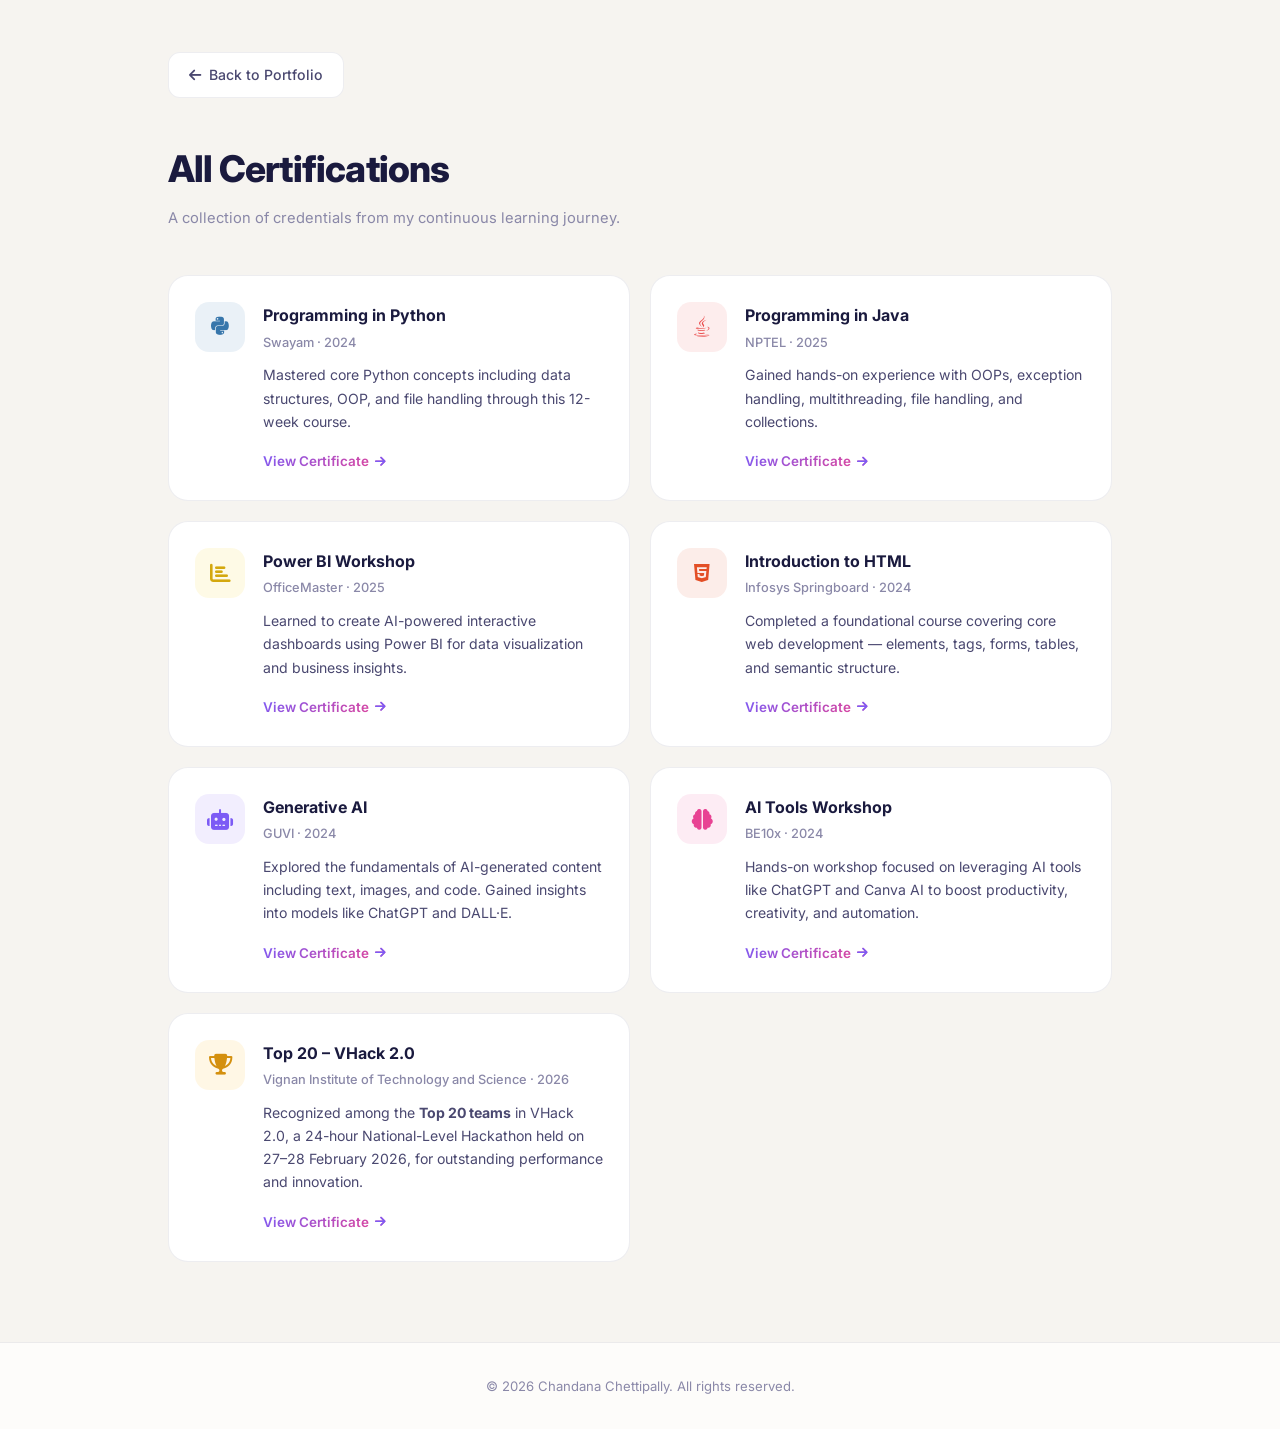
==== commit 11e5e473: "fix: correct certificate paths for Python and Power BI" ====
--- a/certificates.html
+++ b/certificates.html
@@ -36,7 +36,7 @@
                     <p class="cert-org">Swayam · 2024</p>
                     <p class="cert-desc">Mastered core Python concepts including data structures, OOP, and file handling
                         through this 12-week course.</p>
-                    <a href="Swayam_Python.pdf" target="_blank" rel="noopener noreferrer" class="cert-link">View
+                    <a href="assets/Swayam_Python.pdf" target="_blank" rel="noopener noreferrer" class="cert-link">View
                         Certificate <i class="fas fa-arrow-right"></i></a>
                 </div>
             </div>
@@ -66,7 +66,7 @@
                     <p class="cert-org">OfficeMaster · 2025</p>
                     <p class="cert-desc">Learned to create AI-powered interactive dashboards using Power BI for data
                         visualization and business insights.</p>
-                    <a href="PowerBI_workshop.pdf" target="_blank" rel="noopener noreferrer"
+                    <a href="assets/PowerBI_workshop.pdf" target="_blank" rel="noopener noreferrer"
                         class="cert-link">View Certificate <i class="fas fa-arrow-right"></i></a>
                 </div>
             </div>
--- a/style.css
+++ b/style.css
@@ -785,56 +785,49 @@
         grid-template-columns: 1fr;
     }
 }
-
 /* ═══════════════════════════════
    ACHIEVEMENTS
    ═══════════════════════════════ */
 .achievements-grid {
     display: grid;
-    grid-template-columns: 1fr;
+    grid-template-columns: repeat(auto-fill, minmax(420px, 1fr));
     gap: 24px;
 }
 
 .achievement-card {
     padding: 0;
     overflow: hidden;
-    display: flex;
-}
-
-.achievement-card::before {
-    display: none;
+    position: relative;
 }
 
 .achievement-accent {
-    width: 5px;
-    flex-shrink: 0;
-    background: var(--gradient);
-    border-radius: var(--radius) 0 0 var(--radius);
+    height: 4px;
+    background: var(--gradient-border);
+    border-radius: 20px 20px 0 0;
 }
 
 .achievement-content {
-    padding: 32px;
-    flex: 1;
+    padding: 28px 32px 24px;
 }
 
 .achievement-header {
     display: flex;
-    align-items: center;
+    align-items: flex-start;
     gap: 16px;
     margin-bottom: 16px;
 }
 
 .achievement-icon {
-    width: 54px;
-    height: 54px;
-    border-radius: 16px;
+    width: 50px;
+    height: 50px;
+    border-radius: 14px;
     background: var(--gradient-soft);
-    border: 1px solid rgba(124, 91, 245, 0.12);
     display: flex;
     align-items: center;
     justify-content: center;
-    font-size: 1.4rem;
+    font-size: 1.3rem;
     flex-shrink: 0;
+    border: 1px solid rgba(124, 91, 245, 0.1);
 }
 
 .achievement-icon i {
@@ -846,35 +839,34 @@
 
 .achievement-category {
     display: inline-block;
-    font-size: 0.68rem;
+    font-size: 0.72rem;
     font-weight: 700;
     text-transform: uppercase;
-    letter-spacing: 2px;
-    background: var(--gradient);
-    -webkit-background-clip: text;
-    -webkit-text-fill-color: transparent;
-    background-clip: text;
-    margin-bottom: 2px;
-}
-
-.achievement-card h3 {
+    letter-spacing: 1.5px;
+    color: var(--accent-1);
+    margin-bottom: 4px;
+}
+
+.achievement-header h3 {
     font-size: 1.15rem;
     font-weight: 700;
     color: var(--heading);
+    line-height: 1.3;
 }
 
 .achievement-institution {
-    font-size: 0.88rem;
-    color: var(--text);
-    margin-bottom: 12px;
     display: flex;
     align-items: center;
     gap: 8px;
+    font-size: 0.88rem;
+    color: var(--text-light);
+    margin-bottom: 14px;
+    font-weight: 500;
 }
 
 .achievement-institution i {
     font-size: 0.82rem;
-    color: var(--text-light);
+    color: var(--accent-1);
 }
 
 .achievement-desc {
@@ -884,46 +876,17 @@
     margin-bottom: 18px;
 }
 
-.achievement-desc strong {
-    color: var(--heading);
-    font-weight: 700;
-}
-
 .achievement-link {
-    margin-top: 12px;
-    display: inline-flex;
-    align-items: center;
-    gap: 6px;
-}
-
-.achievement-link .fa-trophy {
-    -webkit-text-fill-color: var(--accent-1);
-    font-size: 0.82rem;
-}
-
-.achievement-card:hover {
-    border-color: rgba(124, 91, 245, 0.2);
-    box-shadow: var(--shadow-lg);
-    transform: translateY(-4px);
-}
-
-.achievement-card:hover .achievement-accent {
-    width: 6px;
+    margin-top: 6px;
 }
 
 @media (max-width: 480px) {
+    .achievements-grid {
+        grid-template-columns: 1fr;
+    }
+
     .achievement-content {
-        padding: 22px;
-    }
-
-    .achievement-header {
-        gap: 12px;
-    }
-
-    .achievement-icon {
-        width: 46px;
-        height: 46px;
-        font-size: 1.2rem;
+        padding: 20px 22px 20px;
     }
 }
 
@@ -1339,4 +1302,1347 @@
 .nav-links a.active {
     color: var(--accent-1);
     background: rgba(124, 91, 245, 0.06);
-}+    =======
+    /* ══════════════════════════════════════════════════
+   Chandana's Portfolio — Premium Light Theme
+   Warm cream + Navy + Rose-Violet gradients
+   ══════════════════════════════════════════════════ */
+
+    *,
+    *::before,
+    *::after {
+        margin: 0;
+        padding: 0;
+        box-sizing: border-box;
+    }
+
+    :root {
+        --bg-warm: #fdfcfa;
+        --bg-soft: #f6f4f0;
+        --bg-card: #ffffff;
+        --navy: #1a1a3e;
+        --navy-light: #2d2b55;
+        --heading: #1a1a3e;
+        --text: #4a4870;
+        --text-light: #8a88a8;
+        --accent-1: #7c5bf5;
+        --accent-2: #e84393;
+        --accent-3: #00b4d8;
+        --gradient: linear-gradient(135deg, #7c5bf5, #e84393);
+        --gradient-soft: linear-gradient(135deg, rgba(124, 91, 245, 0.08), rgba(232, 67, 147, 0.08));
+        --gradient-border: linear-gradient(135deg, #7c5bf5, #e84393, #00b4d8);
+        --border: rgba(26, 26, 62, 0.08);
+        --shadow-sm: 0 2px 8px rgba(26, 26, 62, 0.05);
+        --shadow: 0 8px 32px rgba(26, 26, 62, 0.08);
+        --shadow-lg: 0 20px 60px rgba(26, 26, 62, 0.12);
+        --shadow-glow: 0 8px 32px rgba(124, 91, 245, 0.15);
+        --radius: 20px;
+        --radius-sm: 12px;
+    }
+
+    html {
+        scroll-behavior: smooth;
+    }
+
+    body {
+        font-family: 'Inter', -apple-system, sans-serif;
+        background: var(--bg-warm);
+        color: var(--text);
+        line-height: 1.7;
+        overflow-x: hidden;
+        -webkit-font-smoothing: antialiased;
+    }
+
+    /* ═══ GRADIENT TEXT UTILITY ═══ */
+    .gradient-text {
+        background: var(--gradient);
+        -webkit-background-clip: text;
+        -webkit-text-fill-color: transparent;
+        background-clip: text;
+    }
+
+    /* ═══════════════════════════════
+   NAVBAR
+   ═══════════════════════════════ */
+    .navbar {
+        position: fixed;
+        top: 0;
+        width: 100%;
+        z-index: 100;
+        background: rgba(253, 252, 250, 0.8);
+        backdrop-filter: blur(24px);
+        -webkit-backdrop-filter: blur(24px);
+        border-bottom: 1px solid var(--border);
+        transition: all 0.3s;
+    }
+
+    .nav-inner {
+        max-width: 1100px;
+        margin: 0 auto;
+        display: flex;
+        justify-content: space-between;
+        align-items: center;
+        padding: 0 28px;
+        height: 68px;
+    }
+
+    .nav-logo {
+        font-weight: 800;
+        font-size: 1.25rem;
+        text-decoration: none;
+        letter-spacing: -0.5px;
+    }
+
+    .nav-logo .logo-c {
+        color: var(--heading);
+    }
+
+    .nav-logo .logo-dot {
+        color: var(--accent-1);
+        font-size: 1.6rem;
+    }
+
+    .nav-links {
+        display: flex;
+        gap: 4px;
+        list-style: none;
+    }
+
+    .nav-links a {
+        color: var(--text);
+        text-decoration: none;
+        font-size: 0.88rem;
+        font-weight: 500;
+        padding: 8px 16px;
+        border-radius: 10px;
+        transition: all 0.25s;
+        position: relative;
+    }
+
+    .nav-links a:hover {
+        color: var(--accent-1);
+        background: rgba(124, 91, 245, 0.06);
+    }
+
+    .mobile-toggle {
+        display: none;
+        background: none;
+        border: 1.5px solid var(--border);
+        color: var(--heading);
+        font-size: 1.1rem;
+        cursor: pointer;
+        padding: 8px 10px;
+        border-radius: 10px;
+    }
+
+    .mobile-menu {
+        display: none;
+        position: fixed;
+        top: 68px;
+        left: 0;
+        right: 0;
+        background: rgba(253, 252, 250, 0.97);
+        backdrop-filter: blur(20px);
+        border-bottom: 1px solid var(--border);
+        padding: 8px 28px 20px;
+        z-index: 99;
+    }
+
+    .mobile-menu.active {
+        display: block;
+    }
+
+    .mobile-menu a {
+        display: block;
+        color: var(--text);
+        text-decoration: none;
+        padding: 14px 0;
+        font-size: 1rem;
+        font-weight: 500;
+        border-bottom: 1px solid var(--border);
+    }
+
+    .mobile-menu a:last-child {
+        border: none;
+    }
+
+    .mobile-menu a:hover {
+        color: var(--accent-1);
+    }
+
+    @media (max-width: 768px) {
+        .nav-links {
+            display: none;
+        }
+
+        .mobile-toggle {
+            display: flex;
+            align-items: center;
+        }
+    }
+
+    /* ═══════════════════════════════
+   HERO — Animated gradient BG
+   ═══════════════════════════════ */
+    .hero {
+        min-height: 100vh;
+        display: flex;
+        align-items: center;
+        justify-content: center;
+        text-align: center;
+        padding: 120px 28px 80px;
+        position: relative;
+        overflow: hidden;
+        background: linear-gradient(135deg, #f5f3ff 0%, #fdf2f8 30%, #ecfdf5 60%, #eff6ff 100%);
+        background-size: 300% 300%;
+        animation: heroGradient 12s ease infinite;
+    }
+
+    @keyframes heroGradient {
+        0% {
+            background-position: 0% 50%;
+        }
+
+        50% {
+            background-position: 100% 50%;
+        }
+
+        100% {
+            background-position: 0% 50%;
+        }
+    }
+
+    /* Floating shapes */
+    .hero-shape {
+        position: absolute;
+        border-radius: 50%;
+        pointer-events: none;
+        opacity: 0.5;
+    }
+
+    .hero-shape-1 {
+        width: 400px;
+        height: 400px;
+        background: radial-gradient(circle, rgba(124, 91, 245, 0.12), transparent 70%);
+        top: -100px;
+        right: -80px;
+        animation: float1 8s ease-in-out infinite;
+    }
+
+    .hero-shape-2 {
+        width: 300px;
+        height: 300px;
+        background: radial-gradient(circle, rgba(232, 67, 147, 0.1), transparent 70%);
+        bottom: -50px;
+        left: -60px;
+        animation: float2 10s ease-in-out infinite;
+    }
+
+    .hero-shape-3 {
+        width: 200px;
+        height: 200px;
+        background: radial-gradient(circle, rgba(0, 180, 216, 0.1), transparent 70%);
+        top: 30%;
+        left: 10%;
+        animation: float3 7s ease-in-out infinite;
+    }
+
+    @keyframes float1 {
+
+        0%,
+        100% {
+            transform: translate(0, 0) scale(1);
+        }
+
+        50% {
+            transform: translate(-30px, 20px) scale(1.05);
+        }
+    }
+
+    @keyframes float2 {
+
+        0%,
+        100% {
+            transform: translate(0, 0) scale(1);
+        }
+
+        50% {
+            transform: translate(20px, -30px) scale(1.08);
+        }
+    }
+
+    @keyframes float3 {
+
+        0%,
+        100% {
+            transform: translate(0, 0);
+        }
+
+        50% {
+            transform: translate(15px, 15px);
+        }
+    }
+
+    .hero-content {
+        position: relative;
+        z-index: 2;
+        max-width: 660px;
+    }
+
+    .hero-badge {
+        display: inline-flex;
+        align-items: center;
+        gap: 6px;
+        background: rgba(255, 255, 255, 0.7);
+        backdrop-filter: blur(10px);
+        border: 1px solid rgba(124, 91, 245, 0.15);
+        padding: 8px 20px;
+        border-radius: 50px;
+        font-size: 0.78rem;
+        color: var(--accent-1);
+        font-weight: 600;
+        margin-bottom: 28px;
+        letter-spacing: 0.8px;
+        text-transform: uppercase;
+    }
+
+    .hero h1 {
+        font-size: clamp(2.6rem, 6vw, 4rem);
+        font-weight: 900;
+        color: var(--heading);
+        line-height: 1.1;
+        margin-bottom: 20px;
+        letter-spacing: -2px;
+    }
+
+    .hero-subtitle {
+        font-size: 1.15rem;
+        color: var(--text);
+        margin-bottom: 36px;
+        max-width: 500px;
+        margin-left: auto;
+        margin-right: auto;
+        line-height: 1.7;
+    }
+
+    .hero-buttons {
+        display: flex;
+        gap: 14px;
+        justify-content: center;
+        flex-wrap: wrap;
+    }
+
+    .btn-primary {
+        display: inline-flex;
+        align-items: center;
+        gap: 8px;
+        background: var(--gradient);
+        color: #fff;
+        padding: 14px 32px;
+        border-radius: var(--radius-sm);
+        font-weight: 600;
+        font-size: 0.92rem;
+        text-decoration: none;
+        border: none;
+        cursor: pointer;
+        transition: all 0.3s;
+        box-shadow: 0 4px 20px rgba(124, 91, 245, 0.3);
+    }
+
+    .btn-primary:hover {
+        transform: translateY(-2px);
+        box-shadow: 0 8px 32px rgba(124, 91, 245, 0.4);
+    }
+
+    .btn-outline {
+        display: inline-flex;
+        align-items: center;
+        gap: 8px;
+        background: rgba(255, 255, 255, 0.6);
+        backdrop-filter: blur(10px);
+        color: var(--heading);
+        padding: 14px 32px;
+        border-radius: var(--radius-sm);
+        font-weight: 600;
+        font-size: 0.92rem;
+        text-decoration: none;
+        border: 1.5px solid rgba(26, 26, 62, 0.12);
+        transition: all 0.3s;
+    }
+
+    .btn-outline:hover {
+        border-color: var(--accent-1);
+        color: var(--accent-1);
+        background: rgba(255, 255, 255, 0.9);
+    }
+
+    .scroll-down {
+        position: absolute;
+        bottom: 32px;
+        left: 50%;
+        transform: translateX(-50%);
+        animation: scrollBounce 2s ease infinite;
+        color: var(--text-light);
+    }
+
+    .scroll-down svg {
+        width: 22px;
+        height: 22px;
+    }
+
+    @keyframes scrollBounce {
+
+        0%,
+        100% {
+            transform: translateX(-50%) translateY(0);
+        }
+
+        50% {
+            transform: translateX(-50%) translateY(10px);
+        }
+    }
+
+    /* ═══════════════════════════════
+   SECTIONS
+   ═══════════════════════════════ */
+    section {
+        padding: 100px 28px;
+    }
+
+    .section-inner {
+        max-width: 1000px;
+        margin: 0 auto;
+    }
+
+    .section-label {
+        display: inline-block;
+        font-size: 0.72rem;
+        font-weight: 700;
+        text-transform: uppercase;
+        letter-spacing: 2.5px;
+        margin-bottom: 10px;
+        background: var(--gradient);
+        -webkit-background-clip: text;
+        -webkit-text-fill-color: transparent;
+        background-clip: text;
+    }
+
+    .section-title {
+        font-size: clamp(1.8rem, 4vw, 2.3rem);
+        font-weight: 800;
+        color: var(--heading);
+        letter-spacing: -1px;
+        margin-bottom: 48px;
+    }
+
+    .section-cream {
+        background: var(--bg-warm);
+    }
+
+    .section-gray {
+        background: var(--bg-soft);
+    }
+
+    /* ═══════════════════════════════
+   GLASS CARD (reusable)
+   ═══════════════════════════════ */
+    .glass-card {
+        background: var(--bg-card);
+        border: 1px solid var(--border);
+        border-radius: var(--radius);
+        transition: all 0.35s ease;
+        position: relative;
+    }
+
+    .glass-card:hover {
+        border-color: rgba(124, 91, 245, 0.2);
+        box-shadow: var(--shadow);
+        transform: translateY(-4px);
+    }
+
+    /* Gradient top-line on hover */
+    .glass-card::before {
+        content: '';
+        position: absolute;
+        top: 0;
+        left: 20px;
+        right: 20px;
+        height: 3px;
+        border-radius: 0 0 3px 3px;
+        background: var(--gradient-border);
+        opacity: 0;
+        transition: opacity 0.3s;
+    }
+
+    .glass-card:hover::before {
+        opacity: 1;
+    }
+
+    /* ═══════════════════════════════
+   ABOUT
+   ═══════════════════════════════ */
+    .about-text p {
+        color: var(--text);
+        font-size: 1.02rem;
+        margin-bottom: 18px;
+        line-height: 1.85;
+    }
+
+    .about-stats {
+        display: grid;
+        grid-template-columns: repeat(3, 1fr);
+        gap: 18px;
+        margin-top: 36px;
+    }
+
+    .stat-card {
+        padding: 24px 16px;
+        text-align: center;
+    }
+
+    .stat-number {
+        font-size: 1.7rem;
+        font-weight: 800;
+        background: var(--gradient);
+        -webkit-background-clip: text;
+        -webkit-text-fill-color: transparent;
+        background-clip: text;
+    }
+
+    .stat-label {
+        font-size: 0.76rem;
+        color: var(--text-light);
+        margin-top: 4px;
+        font-weight: 500;
+        text-transform: uppercase;
+        letter-spacing: 0.5px;
+    }
+
+    /* ═══════════════════════════════
+   EDUCATION TIMELINE
+   ═══════════════════════════════ */
+    .timeline {
+        position: relative;
+        padding-left: 34px;
+    }
+
+    .timeline::before {
+        content: '';
+        position: absolute;
+        left: 7px;
+        top: 8px;
+        bottom: 8px;
+        width: 3px;
+        background: var(--gradient);
+        border-radius: 3px;
+        opacity: 0.3;
+    }
+
+    .timeline-item {
+        position: relative;
+        margin-bottom: 28px;
+        padding: 28px;
+    }
+
+    .timeline-item::after {
+        content: '';
+        position: absolute;
+        left: -31px;
+        top: 32px;
+        width: 14px;
+        height: 14px;
+        border-radius: 50%;
+        background: var(--gradient);
+        box-shadow: 0 0 0 4px var(--bg-soft), 0 0 12px rgba(124, 91, 245, 0.3);
+    }
+
+    .timeline-header {
+        display: flex;
+        justify-content: space-between;
+        align-items: flex-start;
+        flex-wrap: wrap;
+        gap: 12px;
+        margin-bottom: 8px;
+    }
+
+    .timeline-item h3 {
+        font-size: 1.1rem;
+        font-weight: 700;
+        color: var(--heading);
+    }
+
+    .timeline-item .institution {
+        color: var(--text);
+        font-size: 0.92rem;
+    }
+
+    .timeline-badge {
+        background: var(--gradient-soft);
+        color: var(--accent-1);
+        padding: 5px 16px;
+        border-radius: 50px;
+        font-size: 0.8rem;
+        font-weight: 600;
+        white-space: nowrap;
+        border: 1px solid rgba(124, 91, 245, 0.12);
+    }
+
+    .timeline-score {
+        display: inline-block;
+        margin-top: 10px;
+        background: var(--gradient-soft);
+        color: var(--accent-1);
+        padding: 5px 14px;
+        border-radius: 8px;
+        font-size: 0.84rem;
+        font-weight: 700;
+        border: 1px solid rgba(124, 91, 245, 0.1);
+    }
+
+    /* ═══════════════════════════════
+   SKILLS
+   ═══════════════════════════════ */
+    .skills-grid {
+        display: grid;
+        grid-template-columns: repeat(auto-fill, minmax(130px, 1fr));
+        gap: 16px;
+    }
+
+    .skill-card {
+        padding: 30px 14px;
+        text-align: center;
+        cursor: default;
+    }
+
+    .skill-card i {
+        font-size: 2.2rem;
+        margin-bottom: 12px;
+        display: block;
+        transition: transform 0.3s;
+    }
+
+    .skill-card:hover i {
+        transform: scale(1.15) translateY(-2px);
+    }
+
+    .skill-card h3 {
+        font-size: 0.88rem;
+        font-weight: 600;
+        color: var(--heading);
+    }
+
+    /* ═══════════════════════════════
+   PROJECTS
+   ═══════════════════════════════ */
+    .projects-grid {
+        display: grid;
+        grid-template-columns: repeat(auto-fill, minmax(420px, 1fr));
+        gap: 24px;
+    }
+
+    .project-card {
+        padding: 32px;
+    }
+
+    .project-emoji {
+        font-size: 2rem;
+        margin-bottom: 14px;
+        display: block;
+    }
+
+    .project-card h3 {
+        font-size: 1.2rem;
+        font-weight: 700;
+        color: var(--heading);
+        margin-bottom: 12px;
+    }
+
+    .project-card p {
+        color: var(--text);
+        font-size: 0.92rem;
+        margin-bottom: 20px;
+        line-height: 1.75;
+    }
+
+    .tech-tags {
+        display: flex;
+        flex-wrap: wrap;
+        gap: 8px;
+    }
+
+    .tech-tag {
+        background: var(--gradient-soft);
+        color: var(--accent-1);
+        padding: 5px 14px;
+        border-radius: 50px;
+        font-size: 0.76rem;
+        font-weight: 600;
+        border: 1px solid rgba(124, 91, 245, 0.12);
+        transition: all 0.2s;
+    }
+
+    .tech-tag:hover {
+        background: rgba(124, 91, 245, 0.12);
+        border-color: rgba(124, 91, 245, 0.25);
+    }
+
+    @media (max-width: 480px) {
+        .projects-grid {
+            grid-template-columns: 1fr;
+        }
+    }
+
+    /* ═══════════════════════════════
+   CERTIFICATIONS
+   ═══════════════════════════════ */
+    .certs-grid {
+        display: grid;
+        grid-template-columns: repeat(auto-fill, minmax(420px, 1fr));
+        gap: 20px;
+    }
+
+    .cert-card {
+        padding: 26px;
+        display: flex;
+        gap: 18px;
+    }
+
+    .cert-icon {
+        width: 50px;
+        height: 50px;
+        border-radius: 14px;
+        display: flex;
+        align-items: center;
+        justify-content: center;
+        font-size: 1.3rem;
+        flex-shrink: 0;
+    }
+
+    .cert-card h3 {
+        font-size: 1rem;
+        font-weight: 700;
+        color: var(--heading);
+        margin-bottom: 2px;
+    }
+
+    .cert-org {
+        font-size: 0.8rem;
+        color: var(--text-light);
+        margin-bottom: 10px;
+        font-weight: 500;
+    }
+
+    .cert-desc {
+        font-size: 0.88rem;
+        color: var(--text);
+        line-height: 1.65;
+        margin-bottom: 14px;
+    }
+
+    .cert-link {
+        display: inline-flex;
+        align-items: center;
+        gap: 6px;
+        font-size: 0.84rem;
+        font-weight: 600;
+        text-decoration: none;
+        background: var(--gradient);
+        -webkit-background-clip: text;
+        -webkit-text-fill-color: transparent;
+        background-clip: text;
+        transition: opacity 0.2s;
+    }
+
+    .cert-link i {
+        -webkit-text-fill-color: var(--accent-1);
+        font-size: 0.75rem;
+    }
+
+    .cert-link:hover {
+        opacity: 0.7;
+    }
+
+    .view-all-btn {
+        display: inline-flex;
+        align-items: center;
+        gap: 10px;
+        margin-top: 36px;
+        background: var(--bg-card);
+        border: 1.5px solid var(--border);
+        color: var(--accent-1);
+        padding: 14px 28px;
+        border-radius: var(--radius-sm);
+        font-weight: 600;
+        font-size: 0.9rem;
+        text-decoration: none;
+        transition: all 0.3s;
+    }
+
+    .view-all-btn:hover {
+        background: var(--gradient-soft);
+        border-color: rgba(124, 91, 245, 0.2);
+        box-shadow: var(--shadow-glow);
+        transform: translateY(-2px);
+    }
+
+    @media (max-width: 480px) {
+        .certs-grid {
+            grid-template-columns: 1fr;
+        }
+    }
+
+    /* ═══════════════════════════════
+   ACHIEVEMENTS
+   ═══════════════════════════════ */
+    .achievements-grid {
+        display: grid;
+        grid-template-columns: 1fr;
+        gap: 24px;
+    }
+
+    .achievement-card {
+        padding: 0;
+        overflow: hidden;
+        display: flex;
+    }
+
+    .achievement-card::before {
+        display: none;
+    }
+
+    .achievement-accent {
+        width: 5px;
+        flex-shrink: 0;
+        background: var(--gradient);
+        border-radius: var(--radius) 0 0 var(--radius);
+    }
+
+    .achievement-content {
+        padding: 32px;
+        flex: 1;
+    }
+
+    .achievement-header {
+        display: flex;
+        align-items: center;
+        gap: 16px;
+        margin-bottom: 16px;
+    }
+
+    .achievement-icon {
+        width: 54px;
+        height: 54px;
+        border-radius: 16px;
+        background: var(--gradient-soft);
+        border: 1px solid rgba(124, 91, 245, 0.12);
+        display: flex;
+        align-items: center;
+        justify-content: center;
+        font-size: 1.4rem;
+        flex-shrink: 0;
+    }
+
+    .achievement-icon i {
+        background: var(--gradient);
+        -webkit-background-clip: text;
+        -webkit-text-fill-color: transparent;
+        background-clip: text;
+    }
+
+    .achievement-category {
+        display: inline-block;
+        font-size: 0.68rem;
+        font-weight: 700;
+        text-transform: uppercase;
+        letter-spacing: 2px;
+        background: var(--gradient);
+        -webkit-background-clip: text;
+        -webkit-text-fill-color: transparent;
+        background-clip: text;
+        margin-bottom: 2px;
+    }
+
+    .achievement-card h3 {
+        font-size: 1.15rem;
+        font-weight: 700;
+        color: var(--heading);
+    }
+
+    .achievement-institution {
+        font-size: 0.88rem;
+        color: var(--text);
+        margin-bottom: 12px;
+        display: flex;
+        align-items: center;
+        gap: 8px;
+    }
+
+    .achievement-institution i {
+        font-size: 0.82rem;
+        color: var(--text-light);
+    }
+
+    .achievement-desc {
+        font-size: 0.92rem;
+        color: var(--text);
+        line-height: 1.75;
+        margin-bottom: 18px;
+    }
+
+    .achievement-desc strong {
+        color: var(--heading);
+        font-weight: 700;
+    }
+
+    .achievement-link {
+        margin-top: 12px;
+        display: inline-flex;
+        align-items: center;
+        gap: 6px;
+    }
+
+    .achievement-link .fa-trophy {
+        -webkit-text-fill-color: var(--accent-1);
+        font-size: 0.82rem;
+    }
+
+    .achievement-card:hover {
+        border-color: rgba(124, 91, 245, 0.2);
+        box-shadow: var(--shadow-lg);
+        transform: translateY(-4px);
+    }
+
+    .achievement-card:hover .achievement-accent {
+        width: 6px;
+    }
+
+    @media (max-width: 480px) {
+        .achievement-content {
+            padding: 22px;
+        }
+
+        .achievement-header {
+            gap: 12px;
+        }
+
+        .achievement-icon {
+            width: 46px;
+            height: 46px;
+            font-size: 1.2rem;
+        }
+    }
+
+    /* ═══════════════════════════════
+   CONTACT
+   ═══════════════════════════════ */
+    .contact-grid {
+        display: grid;
+        grid-template-columns: repeat(2, 1fr);
+        gap: 18px;
+    }
+
+    .contact-card {
+        padding: 24px;
+        display: flex;
+        align-items: center;
+        gap: 16px;
+    }
+
+    .contact-icon {
+        width: 48px;
+        height: 48px;
+        border-radius: 14px;
+        background: var(--gradient-soft);
+        display: flex;
+        align-items: center;
+        justify-content: center;
+        font-size: 1.05rem;
+        flex-shrink: 0;
+        border: 1px solid rgba(124, 91, 245, 0.1);
+    }
+
+    .contact-icon i {
+        background: var(--gradient);
+        -webkit-background-clip: text;
+        -webkit-text-fill-color: transparent;
+        background-clip: text;
+    }
+
+    .contact-card h4 {
+        font-size: 0.7rem;
+        color: var(--text-light);
+        font-weight: 600;
+        text-transform: uppercase;
+        letter-spacing: 1px;
+        margin-bottom: 2px;
+    }
+
+    .contact-card p,
+    .contact-card a {
+        color: var(--heading);
+        font-weight: 600;
+        font-size: 0.92rem;
+        text-decoration: none;
+    }
+
+    .contact-card a:hover {
+        color: var(--accent-1);
+    }
+
+    .social-links {
+        display: flex;
+        gap: 12px;
+        margin-top: 28px;
+    }
+
+    .social-link {
+        width: 48px;
+        height: 48px;
+        border-radius: 14px;
+        background: var(--bg-card);
+        border: 1px solid var(--border);
+        display: flex;
+        align-items: center;
+        justify-content: center;
+        color: var(--text);
+        font-size: 1.15rem;
+        text-decoration: none;
+        transition: all 0.3s;
+    }
+
+    .social-link:hover {
+        background: var(--gradient);
+        background-size: 200%;
+        color: #fff;
+        border-color: transparent;
+        transform: translateY(-3px);
+        box-shadow: var(--shadow-glow);
+    }
+
+    @media (max-width: 640px) {
+        .contact-grid {
+            grid-template-columns: 1fr;
+        }
+    }
+
+    /* ═══════════════════════════════
+   FOOTER
+   ═══════════════════════════════ */
+    footer {
+        border-top: 1px solid var(--border);
+        padding: 32px 28px;
+        text-align: center;
+        background: var(--bg-warm);
+    }
+
+    footer p {
+        color: var(--text-light);
+        font-size: 0.82rem;
+    }
+
+    /* ═══════════════════════════════
+   SCROLL REVEAL
+   ═══════════════════════════════ */
+    .reveal {
+        opacity: 0;
+        transform: translateY(28px);
+        transition: opacity 0.7s ease, transform 0.7s ease;
+    }
+
+    .reveal.visible {
+        opacity: 1;
+        transform: translateY(0);
+    }
+
+    /* ═══════════════════════════════
+   CERTIFICATES PAGE
+   ═══════════════════════════════ */
+    .back-link {
+        display: inline-flex;
+        align-items: center;
+        gap: 8px;
+        color: var(--text);
+        text-decoration: none;
+        font-size: 0.88rem;
+        font-weight: 500;
+        padding: 10px 20px;
+        border-radius: var(--radius-sm);
+        background: var(--bg-card);
+        border: 1px solid var(--border);
+        transition: all 0.25s;
+        margin-bottom: 40px;
+    }
+
+    .back-link:hover {
+        color: var(--accent-1);
+        border-color: rgba(124, 91, 245, 0.2);
+        box-shadow: var(--shadow-sm);
+    }
+
+    .page-header {
+        padding: 52px 28px 0;
+        max-width: 1000px;
+        margin: 0 auto;
+    }
+
+    .page-title {
+        font-size: clamp(1.8rem, 4vw, 2.3rem);
+        font-weight: 800;
+        color: var(--heading);
+        letter-spacing: -0.8px;
+        margin-bottom: 6px;
+    }
+
+    .page-subtitle {
+        color: var(--text-light);
+        font-size: 0.92rem;
+        margin-bottom: 44px;
+    }
+
+    .certs-container {
+        max-width: 1000px;
+        margin: 0 auto;
+        padding: 0 28px 80px;
+    }
+
+    /* Staggered entry animation */
+    .cert-fade {
+        opacity: 0;
+        transform: translateY(18px);
+        animation: fadeSlideUp 0.5s ease forwards;
+    }
+
+    .cert-fade:nth-child(1) {
+        animation-delay: 0.06s;
+    }
+
+    .cert-fade:nth-child(2) {
+        animation-delay: 0.12s;
+    }
+
+    .cert-fade:nth-child(3) {
+        animation-delay: 0.18s;
+    }
+
+    .cert-fade:nth-child(4) {
+        animation-delay: 0.24s;
+    }
+
+    .cert-fade:nth-child(5) {
+        animation-delay: 0.30s;
+    }
+
+    .cert-fade:nth-child(6) {
+        animation-delay: 0.36s;
+    }
+
+    @keyframes fadeSlideUp {
+        to {
+            opacity: 1;
+            transform: translateY(0);
+        }
+    }
+
+    /* ═══════════════════════════════
+   RESPONSIVE
+   ═══════════════════════════════ */
+    @media (max-width: 640px) {
+        .about-stats {
+            gap: 10px;
+        }
+
+        .stat-card {
+            padding: 18px 10px;
+        }
+
+        .stat-number {
+            font-size: 1.4rem;
+        }
+
+        .skills-grid {
+            grid-template-columns: repeat(3, 1fr);
+            gap: 10px;
+        }
+
+        .skill-card {
+            padding: 20px 8px;
+        }
+
+        .skill-card i {
+            font-size: 1.6rem;
+        }
+
+        section {
+            padding: 70px 20px;
+        }
+    }
+
+    /* ═══════════════════════════════
+   PROFESSIONAL ANIMATIONS
+   ═══════════════════════════════ */
+
+    /* ─── Scroll Progress Bar ─── */
+    .scroll-progress {
+        position: fixed;
+        top: 0;
+        left: 0;
+        height: 3px;
+        background: var(--gradient);
+        z-index: 200;
+        width: 0%;
+        transition: width 0.05s linear;
+    }
+
+    /* ─── Page Load ─── */
+    body {
+        animation: bodyFadeIn 0.6s ease forwards;
+    }
+
+    @keyframes bodyFadeIn {
+        from {
+            opacity: 0;
+        }
+
+        to {
+            opacity: 1;
+        }
+    }
+
+    /* ─── Hero Entrance ─── */
+    .hero-badge,
+    .hero h1,
+    .hero-subtitle,
+    .hero-buttons {
+        opacity: 0;
+        transform: translateY(24px);
+        animation: heroEnter 0.7s ease forwards;
+    }
+
+    .hero-badge {
+        animation-delay: 0.2s;
+    }
+
+    .hero h1 {
+        animation-delay: 0.4s;
+    }
+
+    .hero-subtitle {
+        animation-delay: 0.6s;
+    }
+
+    .hero-buttons {
+        animation-delay: 0.8s;
+    }
+
+    @keyframes heroEnter {
+        to {
+            opacity: 1;
+            transform: translateY(0);
+        }
+    }
+
+    /* ─── Typing Cursor ─── */
+    .typing-cursor {
+        display: inline-block;
+        width: 2px;
+        height: 1.1em;
+        background: var(--accent-1);
+        margin-left: 3px;
+        vertical-align: text-bottom;
+        animation: cursorBlink 0.7s step-end infinite;
+    }
+
+    @keyframes cursorBlink {
+
+        0%,
+        100% {
+            opacity: 1;
+        }
+
+        50% {
+            opacity: 0;
+        }
+    }
+
+    /* ─── Staggered Reveal Children ─── */
+    .reveal.visible .stagger-child {
+        opacity: 1;
+        transform: translateY(0);
+    }
+
+    .stagger-child {
+        opacity: 0;
+        transform: translateY(20px);
+        transition: opacity 0.5s ease, transform 0.5s ease;
+    }
+
+    .stagger-child:nth-child(1) {
+        transition-delay: 0.05s;
+    }
+
+    .stagger-child:nth-child(2) {
+        transition-delay: 0.1s;
+    }
+
+    .stagger-child:nth-child(3) {
+        transition-delay: 0.15s;
+    }
+
+    .stagger-child:nth-child(4) {
+        transition-delay: 0.2s;
+    }
+
+    .stagger-child:nth-child(5) {
+        transition-delay: 0.25s;
+    }
+
+    .stagger-child:nth-child(6) {
+        transition-delay: 0.3s;
+    }
+
+    .stagger-child:nth-child(7) {
+        transition-delay: 0.35s;
+    }
+
+    .stagger-child:nth-child(8) {
+        transition-delay: 0.4s;
+    }
+
+    /* ─── Timeline Dot Pulse ─── */
+    .timeline-item::after {
+        animation: dotPulse 2.5s ease-in-out infinite;
+    }
+
+    @keyframes dotPulse {
+
+        0%,
+        100% {
+            box-shadow: 0 0 0 4px var(--bg-soft), 0 0 12px rgba(124, 91, 245, 0.3);
+        }
+
+        50% {
+            box-shadow: 0 0 0 6px var(--bg-soft), 0 0 20px rgba(124, 91, 245, 0.5);
+        }
+    }
+
+    /* ─── Navbar Scrolled State ─── */
+    .navbar.scrolled {
+        box-shadow: var(--shadow-sm);
+        background: rgba(253, 252, 250, 0.95);
+    }
+
+    /* ─── Stat Counter Animation ─── */
+    .stat-number {
+        transition: transform 0.3s;
+    }
+
+    .stat-card:hover .stat-number {
+        transform: scale(1.1);
+    }
+
+    /* ─── Active Nav Link ─── */
+    .nav-links a.active {
+        color: var(--accent-1);
+        background: rgba(124, 91, 245, 0.06);
+        >>>>>>>master
+    }
